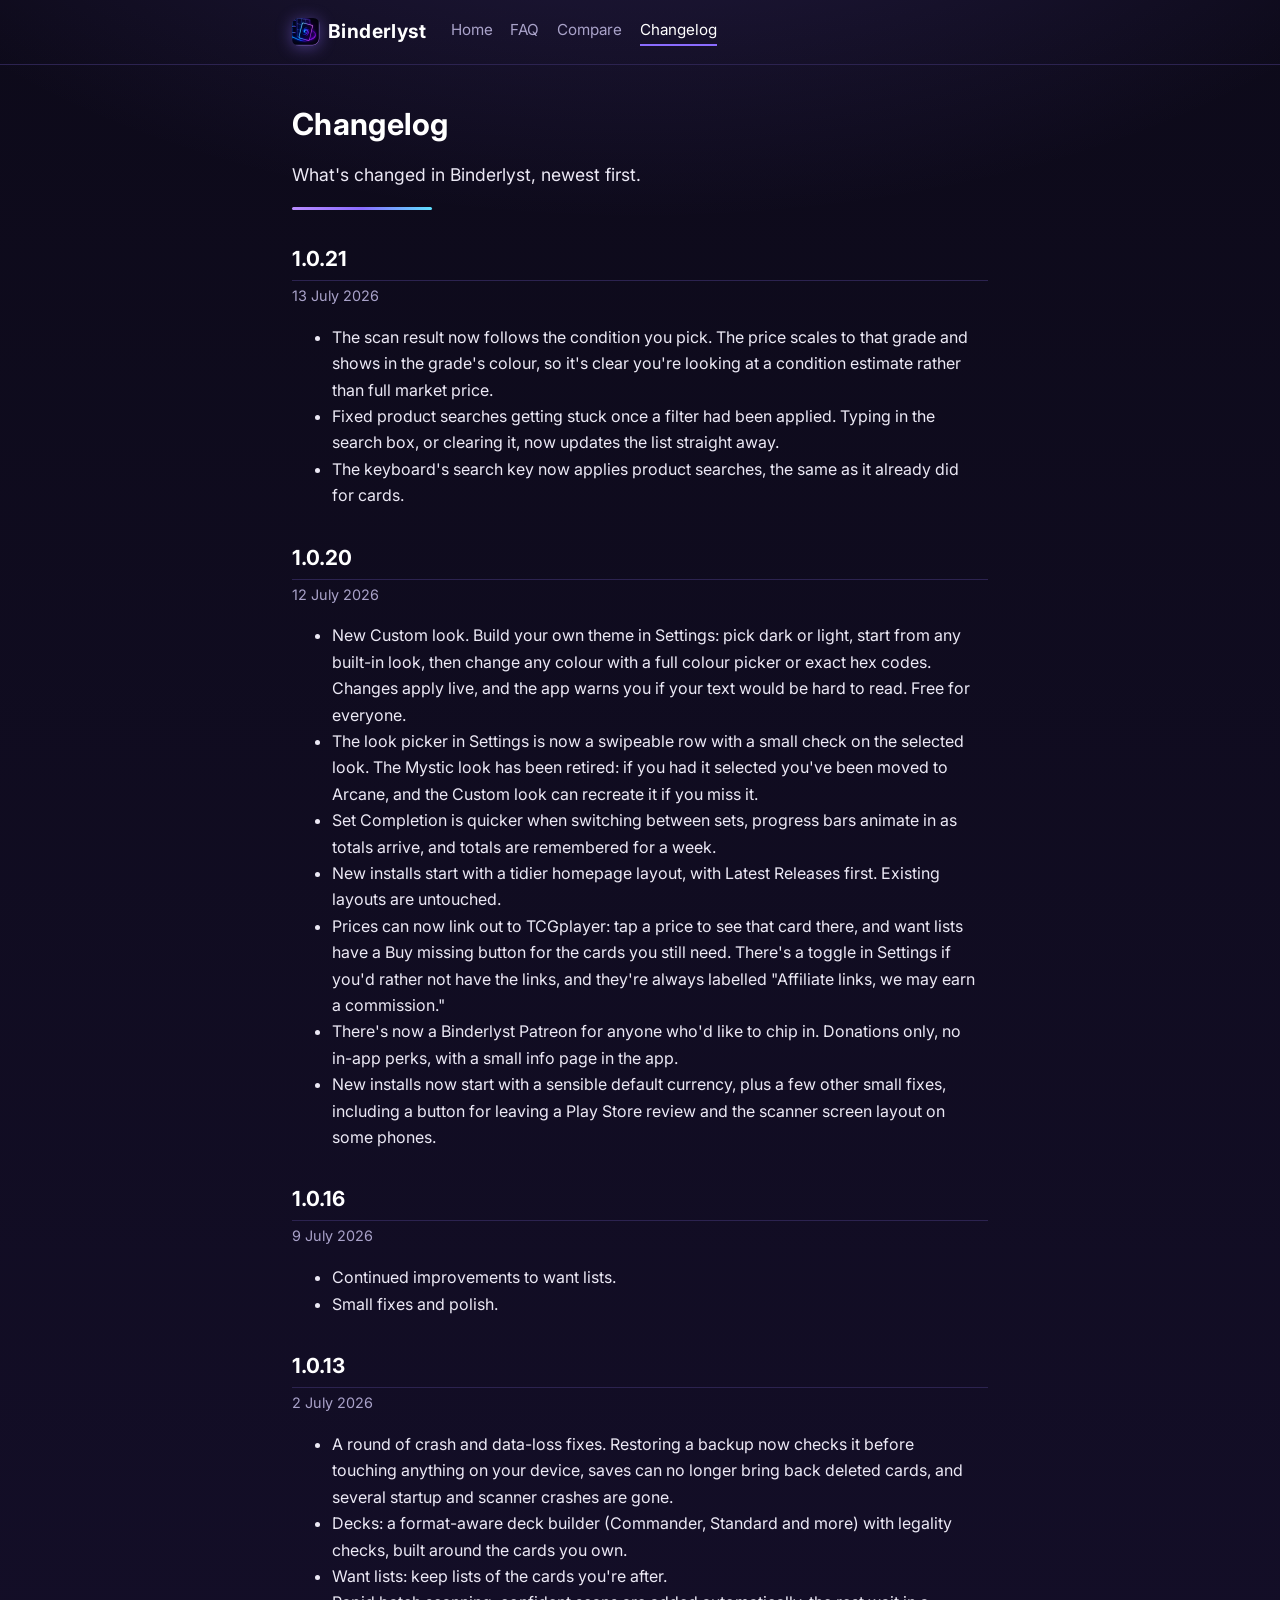
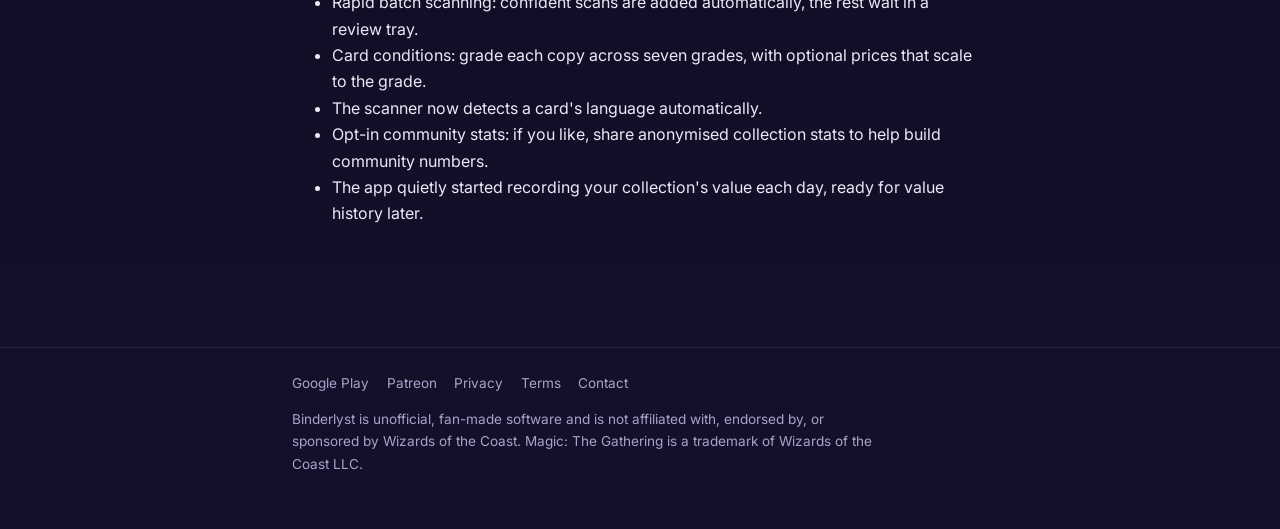
==== changelog.html @ ca265e7c "Binderlyst site: home, FAQ, comparison, changelog Co-Authored-By: Claude Fable 5 <noreply@anthropic." ====
<!DOCTYPE html>
<html lang="en-GB">
<head>
<meta charset="utf-8">
<meta name="viewport" content="width=device-width, initial-scale=1">
<title>Binderlyst changelog</title>
<meta name="description" content="Release notes for Binderlyst, the free MTG card scanner and collection tracker for Android.">
<link rel="canonical" href="https://binderlyst.github.io/changelog.html">
<link rel="stylesheet" href="style.css">
<link rel="icon" type="image/png" href="app_icon.png">
<link rel="preconnect" href="https://fonts.googleapis.com">
<link rel="preconnect" href="https://fonts.gstatic.com" crossorigin>
<link href="https://fonts.googleapis.com/css2?family=Inter:wght@400;500;600;700&display=swap" rel="stylesheet">
</head>
<body>

<header class="site">
  <div class="inner">
    <a class="wordmark" href="./"><img src="app_icon.png" alt="">Binderlyst</a>
    <nav class="site">
      <a href="./">Home</a>
      <a href="faq.html">FAQ</a>
      <a href="compare.html">Compare</a>
      <a href="changelog.html" aria-current="page">Changelog</a>
    </nav>
  </div>
</header>

<main>
  <h1>Changelog</h1>
  <p class="lede">What's changed in Binderlyst, newest first.</p>
  <div class="rule"></div>

  <section class="release">
    <h2>1.0.21</h2>
    <p class="date">13 July 2026</p>
    <ul>
      <li>The scan result now follows the condition you pick. The price scales to that grade and shows in the grade's colour, so it's clear you're looking at a condition estimate rather than full market price.</li>
      <li>Fixed product searches getting stuck once a filter had been applied. Typing in the search box, or clearing it, now updates the list straight away.</li>
      <li>The keyboard's search key now applies product searches, the same as it already did for cards.</li>
    </ul>
  </section>

  <section class="release">
    <h2>1.0.20</h2>
    <p class="date">12 July 2026</p>
    <ul>
      <li>New Custom look. Build your own theme in Settings: pick dark or light, start from any built-in look, then change any colour with a full colour picker or exact hex codes. Changes apply live, and the app warns you if your text would be hard to read. Free for everyone.</li>
      <li>The look picker in Settings is now a swipeable row with a small check on the selected look. The Mystic look has been retired: if you had it selected you've been moved to Arcane, and the Custom look can recreate it if you miss it.</li>
      <li>Set Completion is quicker when switching between sets, progress bars animate in as totals arrive, and totals are remembered for a week.</li>
      <li>New installs start with a tidier homepage layout, with Latest Releases first. Existing layouts are untouched.</li>
      <li>Prices can now link out to TCGplayer: tap a price to see that card there, and want lists have a Buy missing button for the cards you still need. There's a toggle in Settings if you'd rather not have the links, and they're always labelled "Affiliate links, we may earn a commission."</li>
      <li>There's now a Binderlyst Patreon for anyone who'd like to chip in. Donations only, no in-app perks, with a small info page in the app.</li>
      <li>New installs now start with a sensible default currency, plus a few other small fixes, including a button for leaving a Play Store review and the scanner screen layout on some phones.</li>
    </ul>
  </section>

  <section class="release">
    <h2>1.0.16</h2>
    <p class="date">9 July 2026</p>
    <ul>
      <li>Continued improvements to want lists.</li>
      <li>Small fixes and polish.</li>
    </ul>
  </section>

  <section class="release">
    <h2>1.0.13</h2>
    <p class="date">2 July 2026</p>
    <ul>
      <li>A round of crash and data-loss fixes. Restoring a backup now checks it before touching anything on your device, saves can no longer bring back deleted cards, and several startup and scanner crashes are gone.</li>
      <li>Decks: a format-aware deck builder (Commander, Standard and more) with legality checks, built around the cards you own.</li>
      <li>Want lists: keep lists of the cards you're after.</li>
      <li>Rapid batch scanning: confident scans are added automatically, the rest wait in a review tray.</li>
      <li>Card conditions: grade each copy across seven grades, with optional prices that scale to the grade.</li>
      <li>The scanner now detects a card's language automatically.</li>
      <li>Opt-in community stats: if you like, share anonymised collection stats to help build community numbers.</li>
      <li>The app quietly started recording your collection's value each day, ready for value history later.</li>
    </ul>
  </section>
</main>

<footer class="site">
  <div class="inner">
    <nav>
      <a href="https://play.google.com/store/apps/details?id=com.binderlyst.app">Google Play</a>
      <a href="https://www.patreon.com/Binderlyst">Patreon</a>
      <a href="https://binderlyst.github.io/Binderlyst-Privacy/">Privacy</a>
      <a href="https://binderlyst.github.io/Binderlyst-Terms/">Terms</a>
      <a href="mailto:binderlyst@gmail.com">Contact</a>
    </nav>
    <p>Binderlyst is unofficial, fan-made software and is not affiliated with, endorsed by, or sponsored by Wizards of the Coast. Magic: The Gathering is a trademark of Wizards of the Coast LLC.</p>
  </div>
</footer>

</body>
</html>
---- style.css ----
/* Binderlyst site: dark purple identity mirroring the Privacy/Terms pages. No JS, content-first. */

:root {
  --bg: #0d0a1a;
  --bg2: #150f2b;
  --surface: #1a1330;
  --border: #2c2350;
  --text: #ece9f5;
  --muted: #a9a2c9;
  --accent: #8b6cff;
  --accent2: #b98cff;
  --cyan: #5ee0ff;
}

* { box-sizing: border-box; }

html {
  -webkit-text-size-adjust: 100%;
  background: var(--bg);
}

body {
  margin: 0;
  color: var(--text);
  font-family: 'Inter', system-ui, -apple-system, "Segoe UI", Roboto, sans-serif;
  font-size: 16px;
  line-height: 1.65;
  min-height: 100vh;
  background:
    radial-gradient(1200px 600px at 50% -200px, rgba(139, 108, 255, .18), transparent 70%),
    linear-gradient(180deg, var(--bg), var(--bg2)) no-repeat;
}

/* ---- header / nav ---- */

header.site {
  border-bottom: 1px solid var(--border);
}

header.site .inner {
  max-width: 46rem;
  margin: 0 auto;
  padding: 1rem 1.25rem;
  display: flex;
  flex-wrap: wrap;
  align-items: center;
  gap: 0.75rem 1.5rem;
}

.wordmark {
  display: inline-flex;
  align-items: center;
  gap: 0.5rem;
  font-weight: 700;
  font-size: 1.2rem;
  color: #fff;
  text-decoration: none;
  letter-spacing: 0.02em;
}

.wordmark img {
  width: 28px;
  height: 28px;
  border-radius: 7px;
  filter: drop-shadow(0 2px 8px rgba(139, 108, 255, .45));
}

.wordmark:hover { color: var(--accent2); }

nav.site {
  display: flex;
  gap: 1.1rem;
  flex-wrap: wrap;
}

nav.site a {
  color: var(--muted);
  text-decoration: none;
  font-size: 0.95rem;
}

nav.site a[aria-current="page"] {
  color: #fff;
  border-bottom: 2px solid var(--accent);
  padding-bottom: 2px;
}

nav.site a:hover { color: #fff; }

/* ---- main column ---- */

main {
  max-width: 46rem;
  margin: 0 auto;
  padding: 2rem 1.25rem 3.5rem;
}

main.wide { max-width: 64rem; }

h1, h2, h3 {
  font-weight: 700;
  line-height: 1.25;
  text-wrap: balance;
  color: #fff;
}

h1 { font-size: 1.9rem; margin: 0.5rem 0 0.75rem; letter-spacing: 0.01em; }
h2 { font-size: 1.3rem; margin: 2.25rem 0 0.5rem; padding-bottom: 0.5rem; border-bottom: 1px solid var(--border); }
h3 { font-size: 1.05rem; margin: 1.75rem 0 0.35rem; }

.rule {
  height: 3px;
  width: 140px;
  border-radius: 3px;
  margin: 0.9rem 0 1.6rem;
  background: linear-gradient(90deg, var(--accent2), var(--accent), var(--cyan));
}

p, li { max-width: 65ch; }

strong { color: #fff; font-weight: 600; }

a { color: var(--accent2); text-decoration: none; }
a:hover { text-decoration: underline; }
a:focus-visible, .wordmark:focus-visible, nav.site a:focus-visible {
  outline: 2px solid var(--accent);
  outline-offset: 2px;
  border-radius: 2px;
}

.eyebrow {
  text-transform: uppercase;
  letter-spacing: 0.08em;
  font-size: 0.78rem;
  color: var(--muted);
  margin: 2.5rem 0 0.25rem;
}

.lede {
  font-size: 1.1rem;
  color: var(--text);
}

.muted { color: var(--muted); }

.note {
  background: var(--surface);
  border: 1px solid var(--border);
  border-radius: 8px;
  padding: 0.75rem 1rem;
  font-size: 0.95rem;
}

hr {
  border: 0;
  border-top: 1px solid var(--border);
  margin: 2.5rem 0;
}

/* ---- buttons / store links ---- */

.actions {
  display: flex;
  gap: 0.75rem;
  flex-wrap: wrap;
  margin: 1.5rem 0;
}

.btn {
  display: inline-block;
  padding: 0.55rem 1.1rem;
  border-radius: 8px;
  text-decoration: none;
  font-weight: 600;
  font-size: 0.95rem;
  background: linear-gradient(90deg, var(--accent), var(--accent2));
  color: #0d0a1a;
  border: 0;
}

.btn:hover { filter: brightness(1.08); text-decoration: none; }

.btn.quiet {
  background: transparent;
  color: var(--accent2);
  border: 1px solid var(--border);
}

.btn.quiet:hover { border-color: var(--accent); filter: none; }

/* ---- feature grid (home) ---- */

.features {
  display: grid;
  grid-template-columns: repeat(auto-fit, minmax(17rem, 1fr));
  gap: 1rem;
  margin: 1.5rem 0;
  padding: 0;
  list-style: none;
}

.features li {
  background: var(--surface);
  border: 1px solid var(--border);
  border-radius: 10px;
  padding: 1rem 1.1rem;
  max-width: none;
}

.features h3 { margin: 0 0 0.3rem; font-size: 1rem; }
.features p { margin: 0; font-size: 0.95rem; color: var(--muted); }

/* ---- tables (compare) ---- */

.table-wrap {
  overflow-x: auto;
  border: 1px solid var(--border);
  border-radius: 10px;
  margin: 1.5rem 0;
  background: var(--bg2);
}

table {
  border-collapse: collapse;
  width: 100%;
  font-size: 0.93rem;
  font-variant-numeric: tabular-nums;
}

th, td {
  text-align: left;
  vertical-align: top;
  padding: 0.6rem 0.85rem;
  border-bottom: 1px solid var(--border);
  min-width: 9.5rem;
}

th { font-weight: 700; background: var(--surface); color: #fff; }

tbody tr:last-child td { border-bottom: 0; }

td:first-child, th:first-child {
  font-weight: 600;
  position: sticky;
  left: 0;
  background: var(--bg2);
  color: #fff;
}

th:first-child { background: var(--surface); }

/* ---- FAQ ---- */

.faq h3 { margin-top: 1.9rem; }
.faq h3 + p { margin-top: 0.35rem; }

/* ---- changelog ---- */

.release { margin: 2rem 0; }
.release h2 { margin-bottom: 0.2rem; }
.release .date { color: var(--muted); font-size: 0.9rem; margin: 0 0 0.5rem; }

/* ---- footer ---- */

footer.site {
  border-top: 1px solid var(--border);
  margin-top: 2rem;
}

footer.site .inner {
  max-width: 46rem;
  margin: 0 auto;
  padding: 1.5rem 1.25rem 2.5rem;
  font-size: 0.85rem;
  color: var(--muted);
}

footer.site nav {
  display: flex;
  gap: 1.1rem;
  flex-wrap: wrap;
  margin-bottom: 0.75rem;
}

footer.site a { color: var(--muted); }
footer.site a:hover { color: var(--accent2); }

@media (prefers-reduced-motion: no-preference) {
  html { scroll-behavior: smooth; }
}
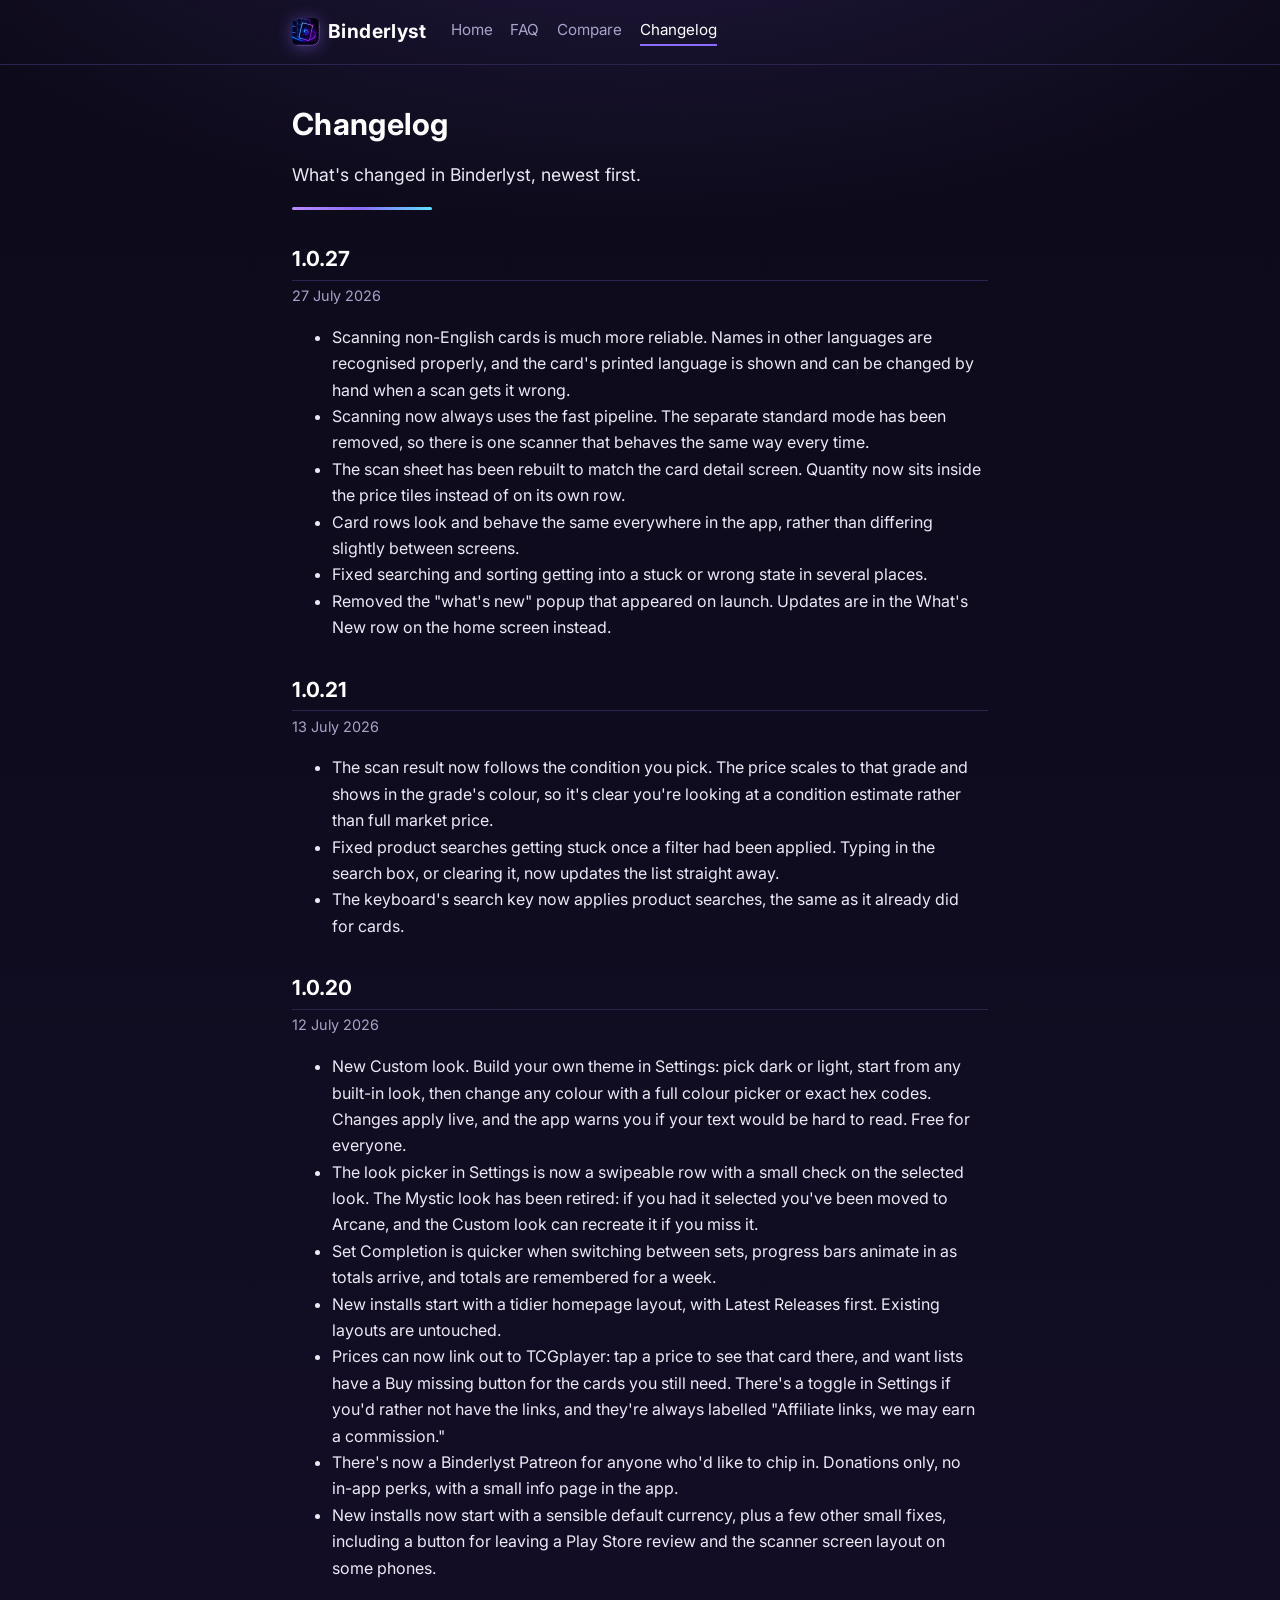
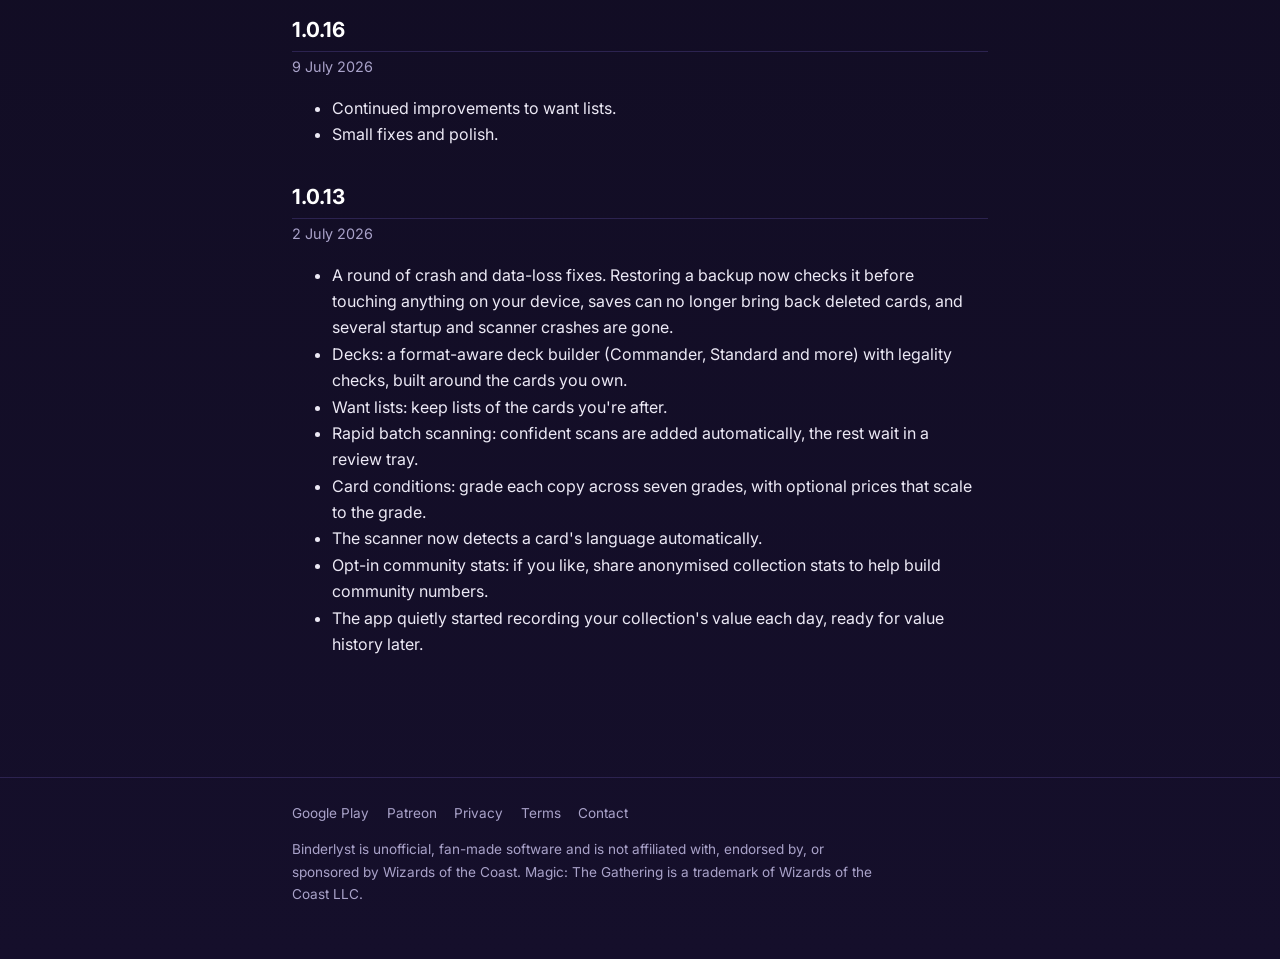
==== commit 4e900b43: "Add the 1.0.27 release to the changelog The changelog stopped at 1.0.21 while production is on 1.0.2" ====
--- a/changelog.html
+++ b/changelog.html
@@ -30,6 +30,19 @@
   <h1>Changelog</h1>
   <p class="lede">What's changed in Binderlyst, newest first.</p>
   <div class="rule"></div>
+
+  <section class="release">
+    <h2>1.0.27</h2>
+    <p class="date">27 July 2026</p>
+    <ul>
+      <li>Scanning non-English cards is much more reliable. Names in other languages are recognised properly, and the card's printed language is shown and can be changed by hand when a scan gets it wrong.</li>
+      <li>Scanning now always uses the fast pipeline. The separate standard mode has been removed, so there is one scanner that behaves the same way every time.</li>
+      <li>The scan sheet has been rebuilt to match the card detail screen. Quantity now sits inside the price tiles instead of on its own row.</li>
+      <li>Card rows look and behave the same everywhere in the app, rather than differing slightly between screens.</li>
+      <li>Fixed searching and sorting getting into a stuck or wrong state in several places.</li>
+      <li>Removed the "what's new" popup that appeared on launch. Updates are in the What's New row on the home screen instead.</li>
+    </ul>
+  </section>
 
   <section class="release">
     <h2>1.0.21</h2>
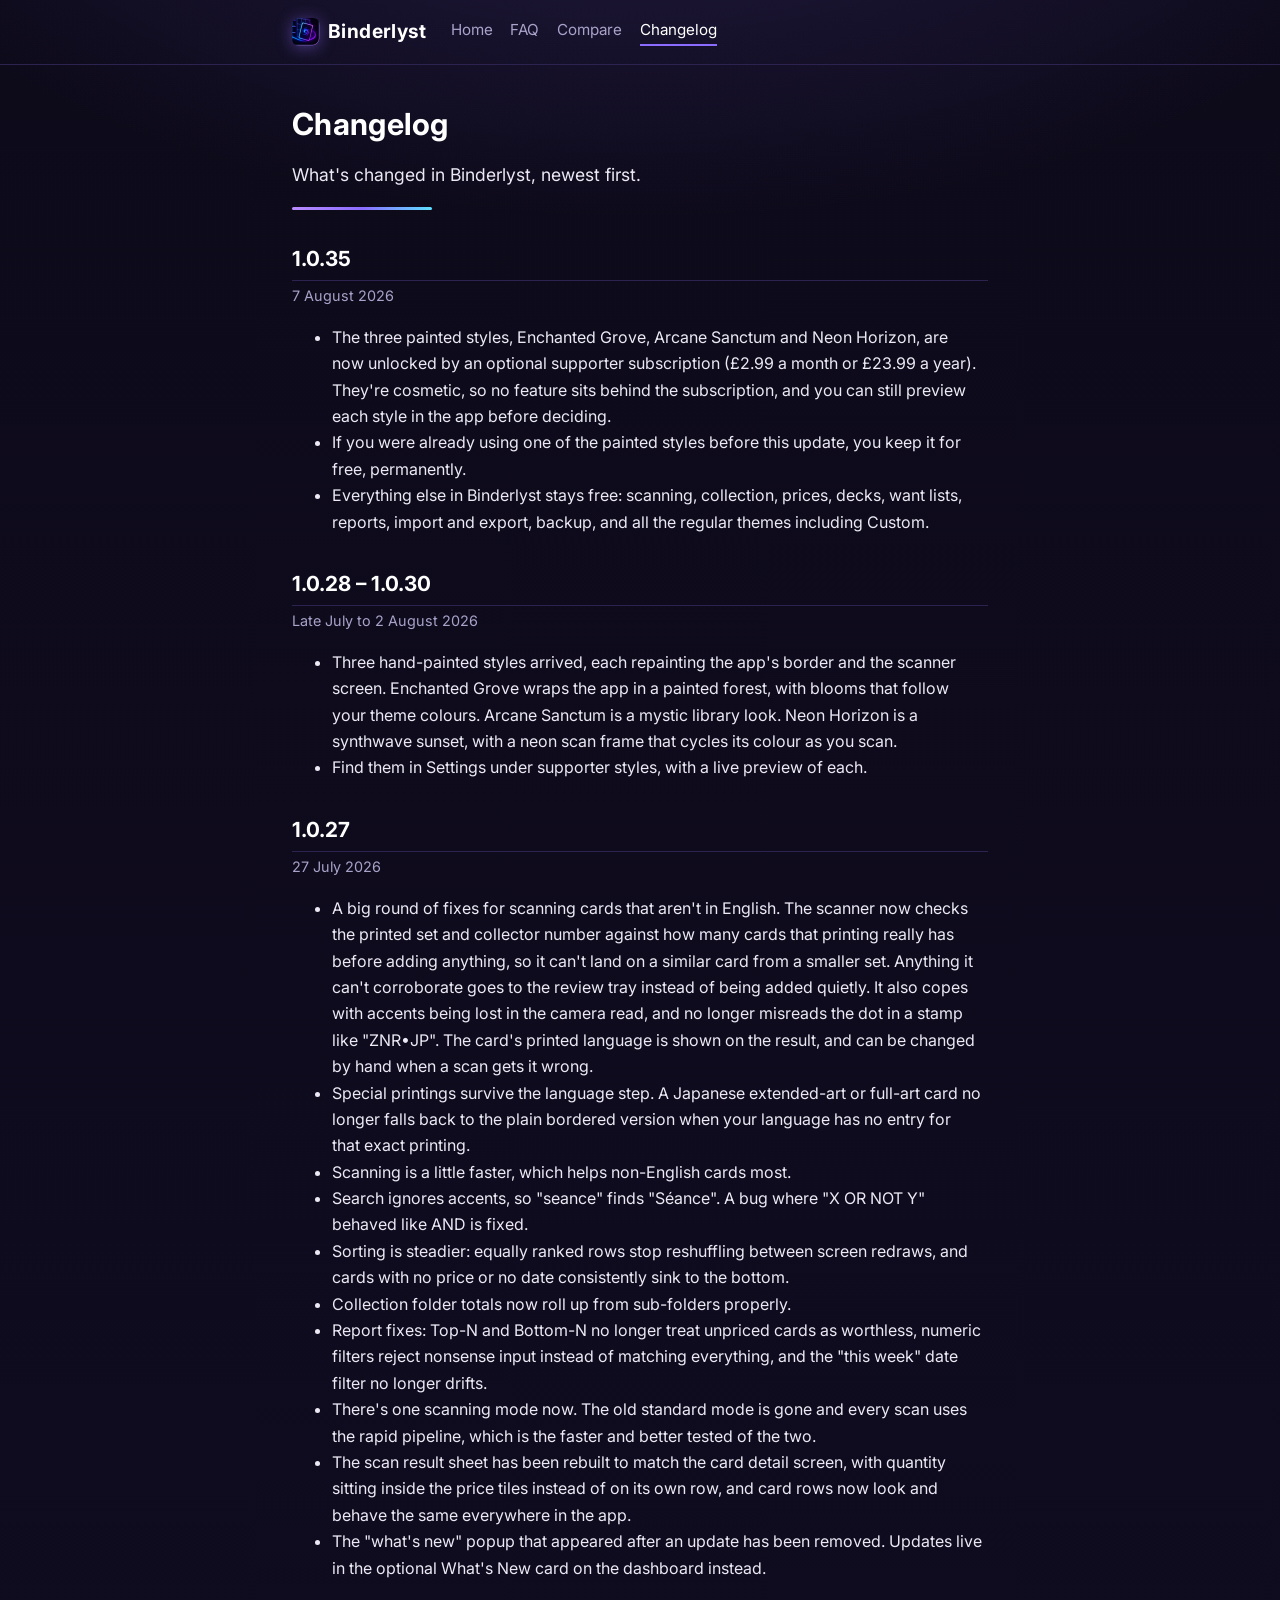
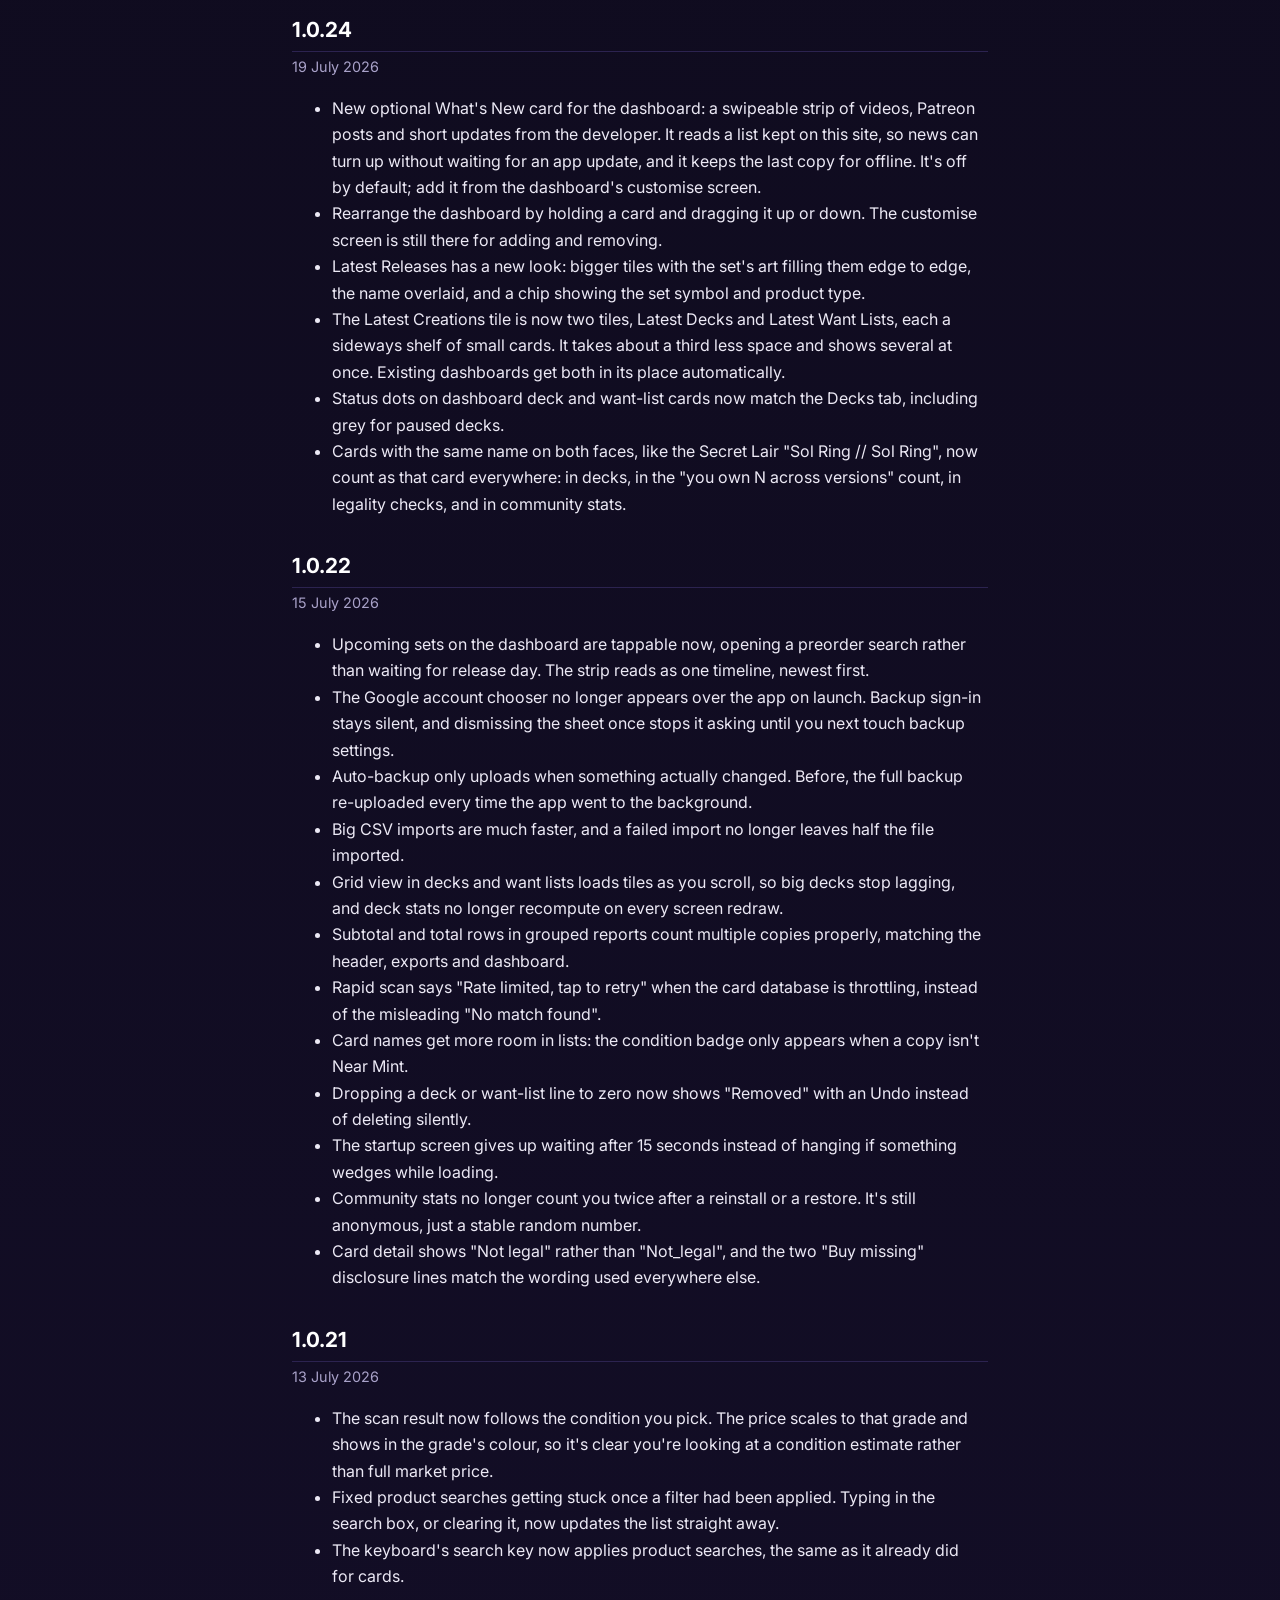
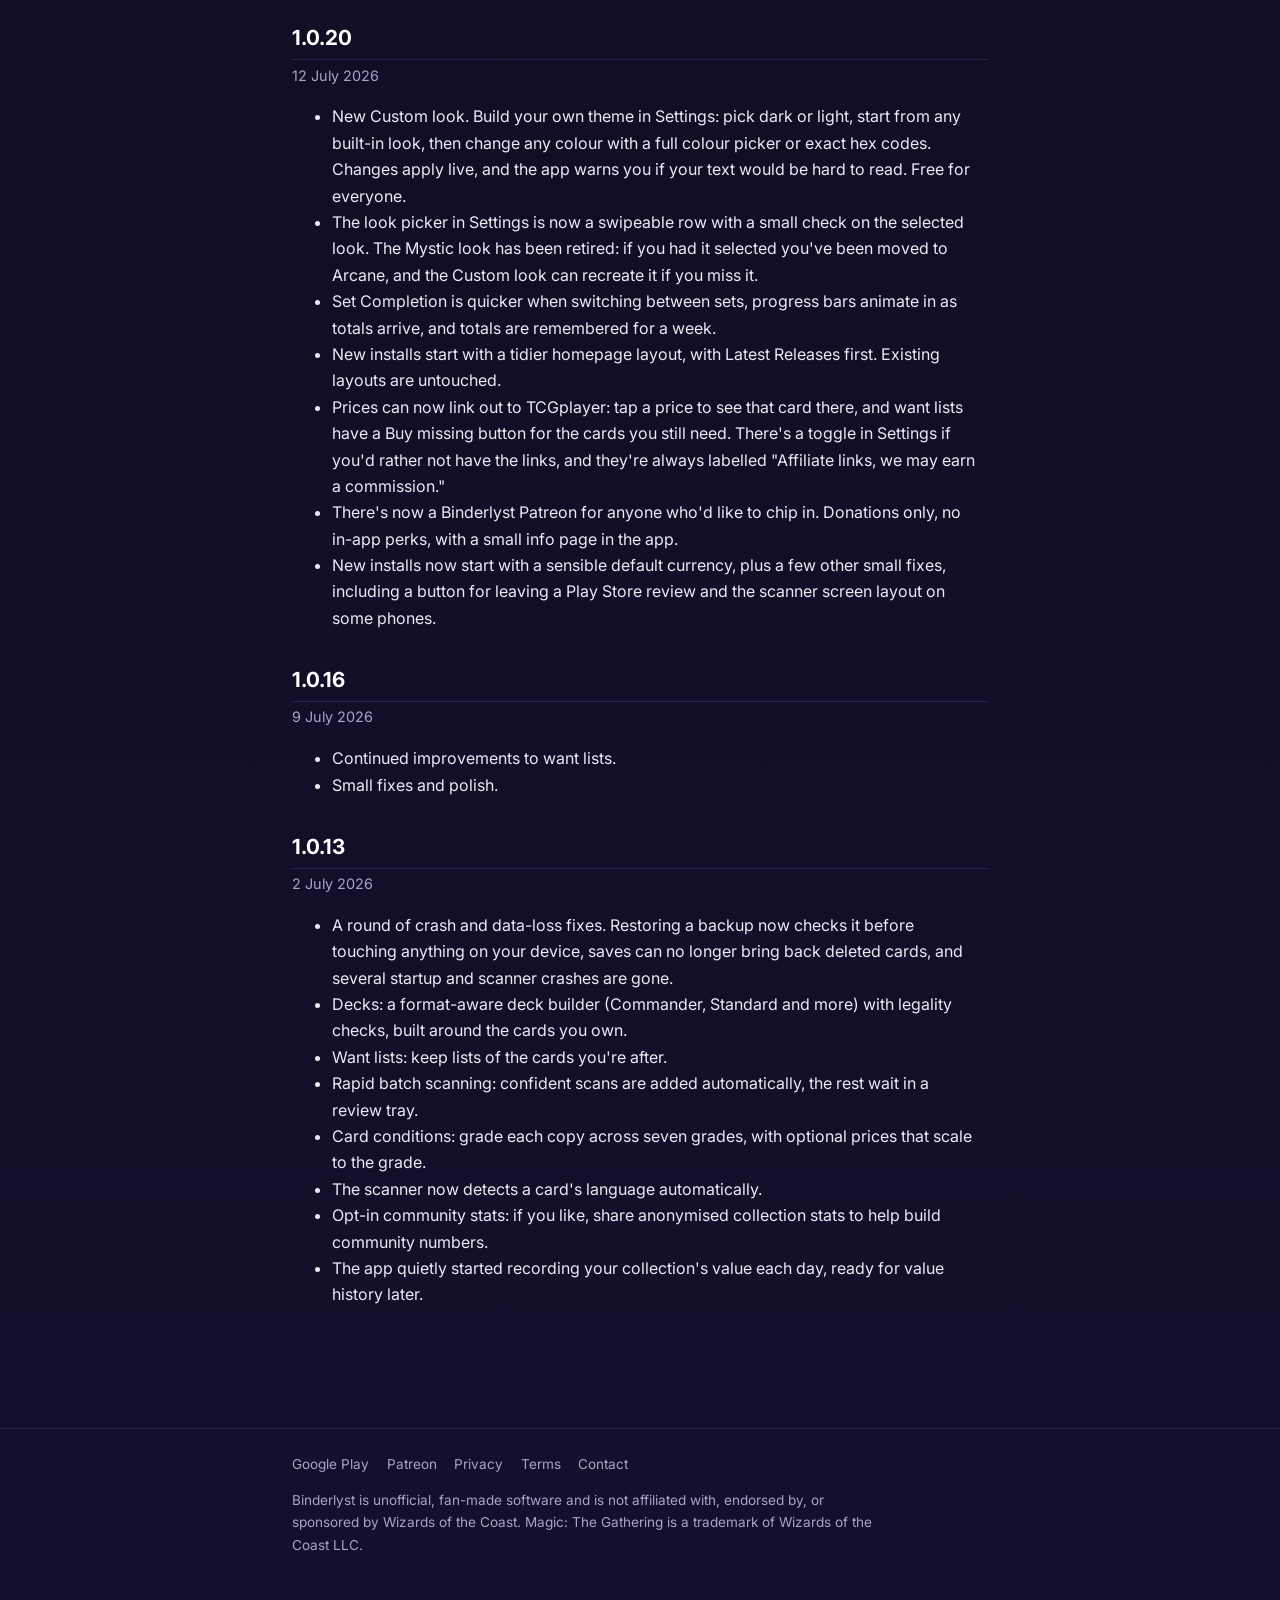
==== commit 3be0d5ea: "Catch the site up: supporter subscription, style releases, changelog to 1.0.35 Co-Authored-By: Claud" ====
--- a/changelog.html
+++ b/changelog.html
@@ -32,15 +32,70 @@
   <div class="rule"></div>
 
   <section class="release">
+    <h2>1.0.35</h2>
+    <p class="date">7 August 2026</p>
+    <ul>
+      <li>The three painted styles, Enchanted Grove, Arcane Sanctum and Neon Horizon, are now unlocked by an optional supporter subscription (&pound;2.99 a month or &pound;23.99 a year). They're cosmetic, so no feature sits behind the subscription, and you can still preview each style in the app before deciding.</li>
+      <li>If you were already using one of the painted styles before this update, you keep it for free, permanently.</li>
+      <li>Everything else in Binderlyst stays free: scanning, collection, prices, decks, want lists, reports, import and export, backup, and all the regular themes including Custom.</li>
+    </ul>
+  </section>
+
+  <section class="release">
+    <h2>1.0.28 &ndash; 1.0.30</h2>
+    <p class="date">Late July to 2 August 2026</p>
+    <ul>
+      <li>Three hand-painted styles arrived, each repainting the app's border and the scanner screen. Enchanted Grove wraps the app in a painted forest, with blooms that follow your theme colours. Arcane Sanctum is a mystic library look. Neon Horizon is a synthwave sunset, with a neon scan frame that cycles its colour as you scan.</li>
+      <li>Find them in Settings under supporter styles, with a live preview of each.</li>
+    </ul>
+  </section>
+
+  <section class="release">
     <h2>1.0.27</h2>
     <p class="date">27 July 2026</p>
     <ul>
-      <li>Scanning non-English cards is much more reliable. Names in other languages are recognised properly, and the card's printed language is shown and can be changed by hand when a scan gets it wrong.</li>
-      <li>Scanning now always uses the fast pipeline. The separate standard mode has been removed, so there is one scanner that behaves the same way every time.</li>
-      <li>The scan sheet has been rebuilt to match the card detail screen. Quantity now sits inside the price tiles instead of on its own row.</li>
-      <li>Card rows look and behave the same everywhere in the app, rather than differing slightly between screens.</li>
-      <li>Fixed searching and sorting getting into a stuck or wrong state in several places.</li>
-      <li>Removed the "what's new" popup that appeared on launch. Updates are in the What's New row on the home screen instead.</li>
+      <li>A big round of fixes for scanning cards that aren't in English. The scanner now checks the printed set and collector number against how many cards that printing really has before adding anything, so it can't land on a similar card from a smaller set. Anything it can't corroborate goes to the review tray instead of being added quietly. It also copes with accents being lost in the camera read, and no longer misreads the dot in a stamp like "ZNR&bull;JP". The card's printed language is shown on the result, and can be changed by hand when a scan gets it wrong.</li>
+      <li>Special printings survive the language step. A Japanese extended-art or full-art card no longer falls back to the plain bordered version when your language has no entry for that exact printing.</li>
+      <li>Scanning is a little faster, which helps non-English cards most.</li>
+      <li>Search ignores accents, so "seance" finds "S&eacute;ance". A bug where "X OR NOT Y" behaved like AND is fixed.</li>
+      <li>Sorting is steadier: equally ranked rows stop reshuffling between screen redraws, and cards with no price or no date consistently sink to the bottom.</li>
+      <li>Collection folder totals now roll up from sub-folders properly.</li>
+      <li>Report fixes: Top-N and Bottom-N no longer treat unpriced cards as worthless, numeric filters reject nonsense input instead of matching everything, and the "this week" date filter no longer drifts.</li>
+      <li>There's one scanning mode now. The old standard mode is gone and every scan uses the rapid pipeline, which is the faster and better tested of the two.</li>
+      <li>The scan result sheet has been rebuilt to match the card detail screen, with quantity sitting inside the price tiles instead of on its own row, and card rows now look and behave the same everywhere in the app.</li>
+      <li>The "what's new" popup that appeared after an update has been removed. Updates live in the optional What's New card on the dashboard instead.</li>
+    </ul>
+  </section>
+
+  <section class="release">
+    <h2>1.0.24</h2>
+    <p class="date">19 July 2026</p>
+    <ul>
+      <li>New optional What's New card for the dashboard: a swipeable strip of videos, Patreon posts and short updates from the developer. It reads a list kept on this site, so news can turn up without waiting for an app update, and it keeps the last copy for offline. It's off by default; add it from the dashboard's customise screen.</li>
+      <li>Rearrange the dashboard by holding a card and dragging it up or down. The customise screen is still there for adding and removing.</li>
+      <li>Latest Releases has a new look: bigger tiles with the set's art filling them edge to edge, the name overlaid, and a chip showing the set symbol and product type.</li>
+      <li>The Latest Creations tile is now two tiles, Latest Decks and Latest Want Lists, each a sideways shelf of small cards. It takes about a third less space and shows several at once. Existing dashboards get both in its place automatically.</li>
+      <li>Status dots on dashboard deck and want-list cards now match the Decks tab, including grey for paused decks.</li>
+      <li>Cards with the same name on both faces, like the Secret Lair "Sol Ring // Sol Ring", now count as that card everywhere: in decks, in the "you own N across versions" count, in legality checks, and in community stats.</li>
+    </ul>
+  </section>
+
+  <section class="release">
+    <h2>1.0.22</h2>
+    <p class="date">15 July 2026</p>
+    <ul>
+      <li>Upcoming sets on the dashboard are tappable now, opening a preorder search rather than waiting for release day. The strip reads as one timeline, newest first.</li>
+      <li>The Google account chooser no longer appears over the app on launch. Backup sign-in stays silent, and dismissing the sheet once stops it asking until you next touch backup settings.</li>
+      <li>Auto-backup only uploads when something actually changed. Before, the full backup re-uploaded every time the app went to the background.</li>
+      <li>Big CSV imports are much faster, and a failed import no longer leaves half the file imported.</li>
+      <li>Grid view in decks and want lists loads tiles as you scroll, so big decks stop lagging, and deck stats no longer recompute on every screen redraw.</li>
+      <li>Subtotal and total rows in grouped reports count multiple copies properly, matching the header, exports and dashboard.</li>
+      <li>Rapid scan says "Rate limited, tap to retry" when the card database is throttling, instead of the misleading "No match found".</li>
+      <li>Card names get more room in lists: the condition badge only appears when a copy isn't Near Mint.</li>
+      <li>Dropping a deck or want-list line to zero now shows "Removed" with an Undo instead of deleting silently.</li>
+      <li>The startup screen gives up waiting after 15 seconds instead of hanging if something wedges while loading.</li>
+      <li>Community stats no longer count you twice after a reinstall or a restore. It's still anonymous, just a stable random number.</li>
+      <li>Card detail shows "Not legal" rather than "Not_legal", and the two "Buy missing" disclosure lines match the wording used everywhere else.</li>
     </ul>
   </section>
 
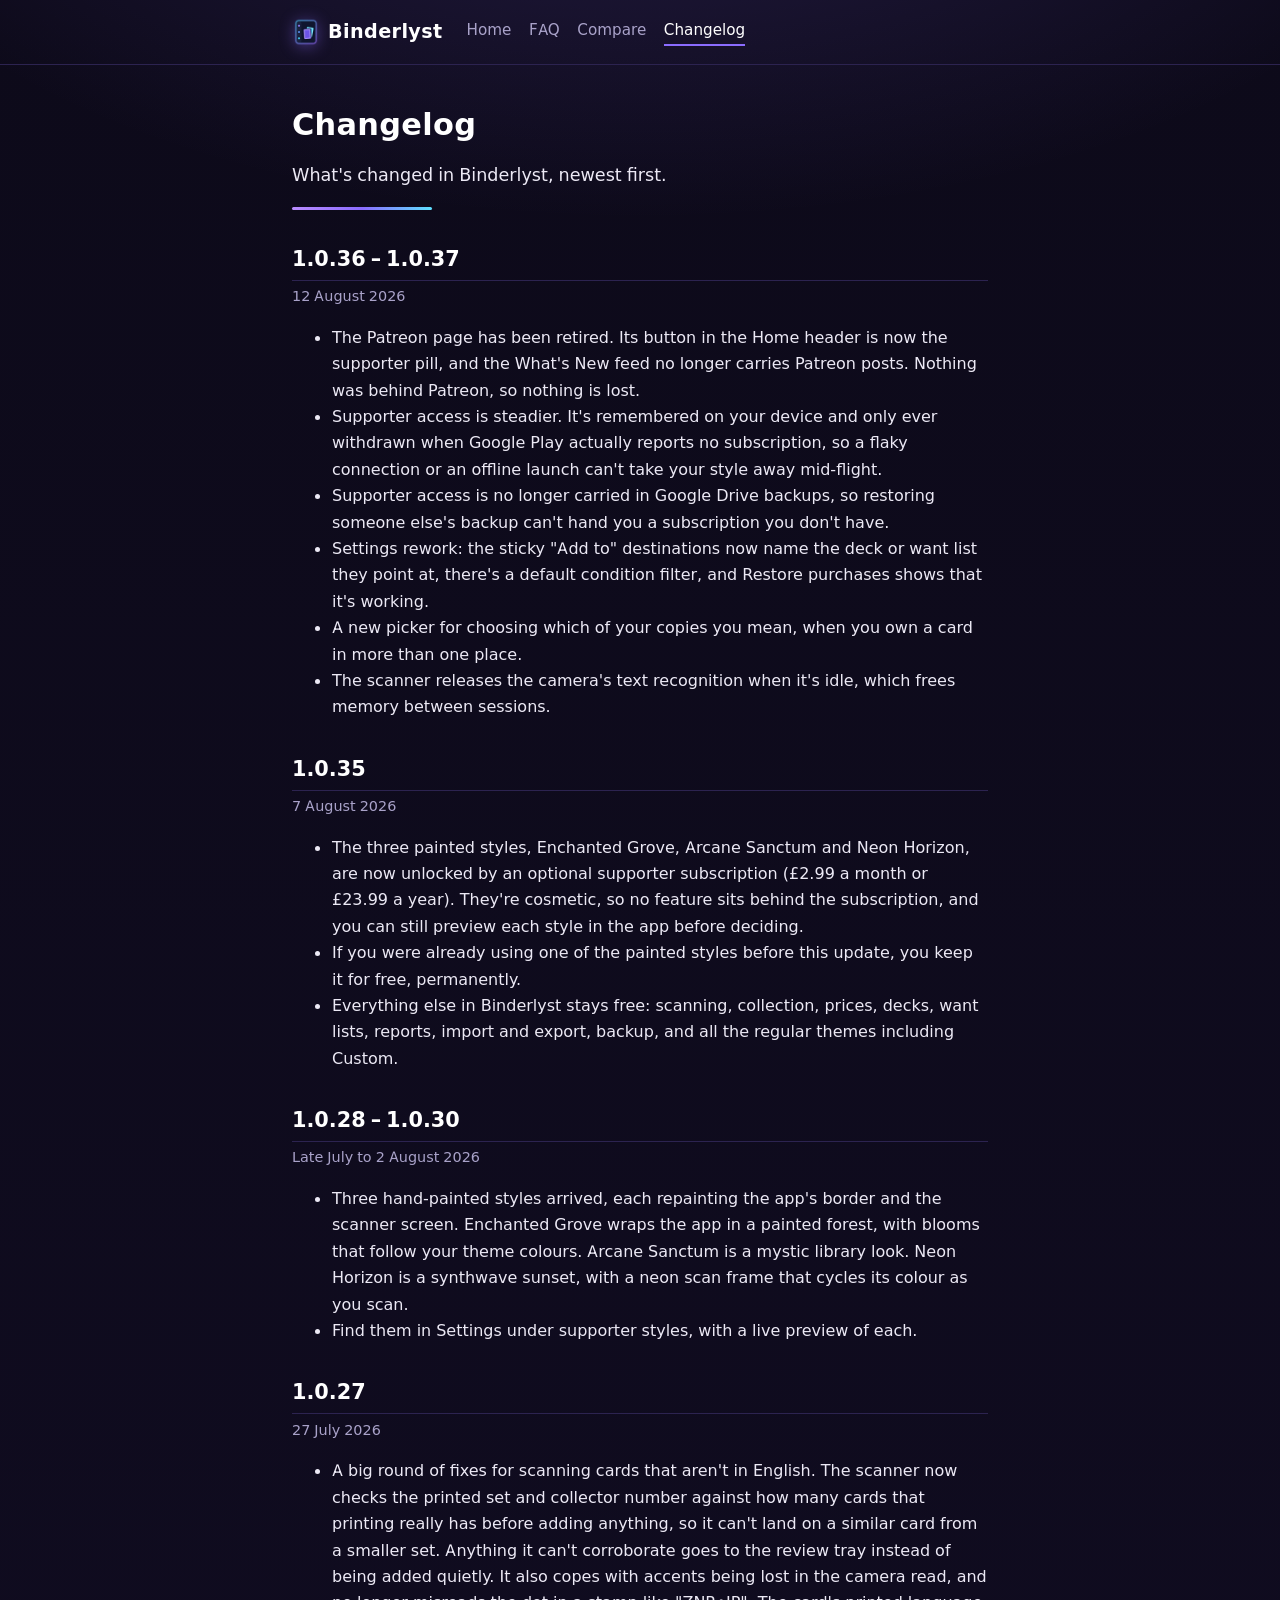
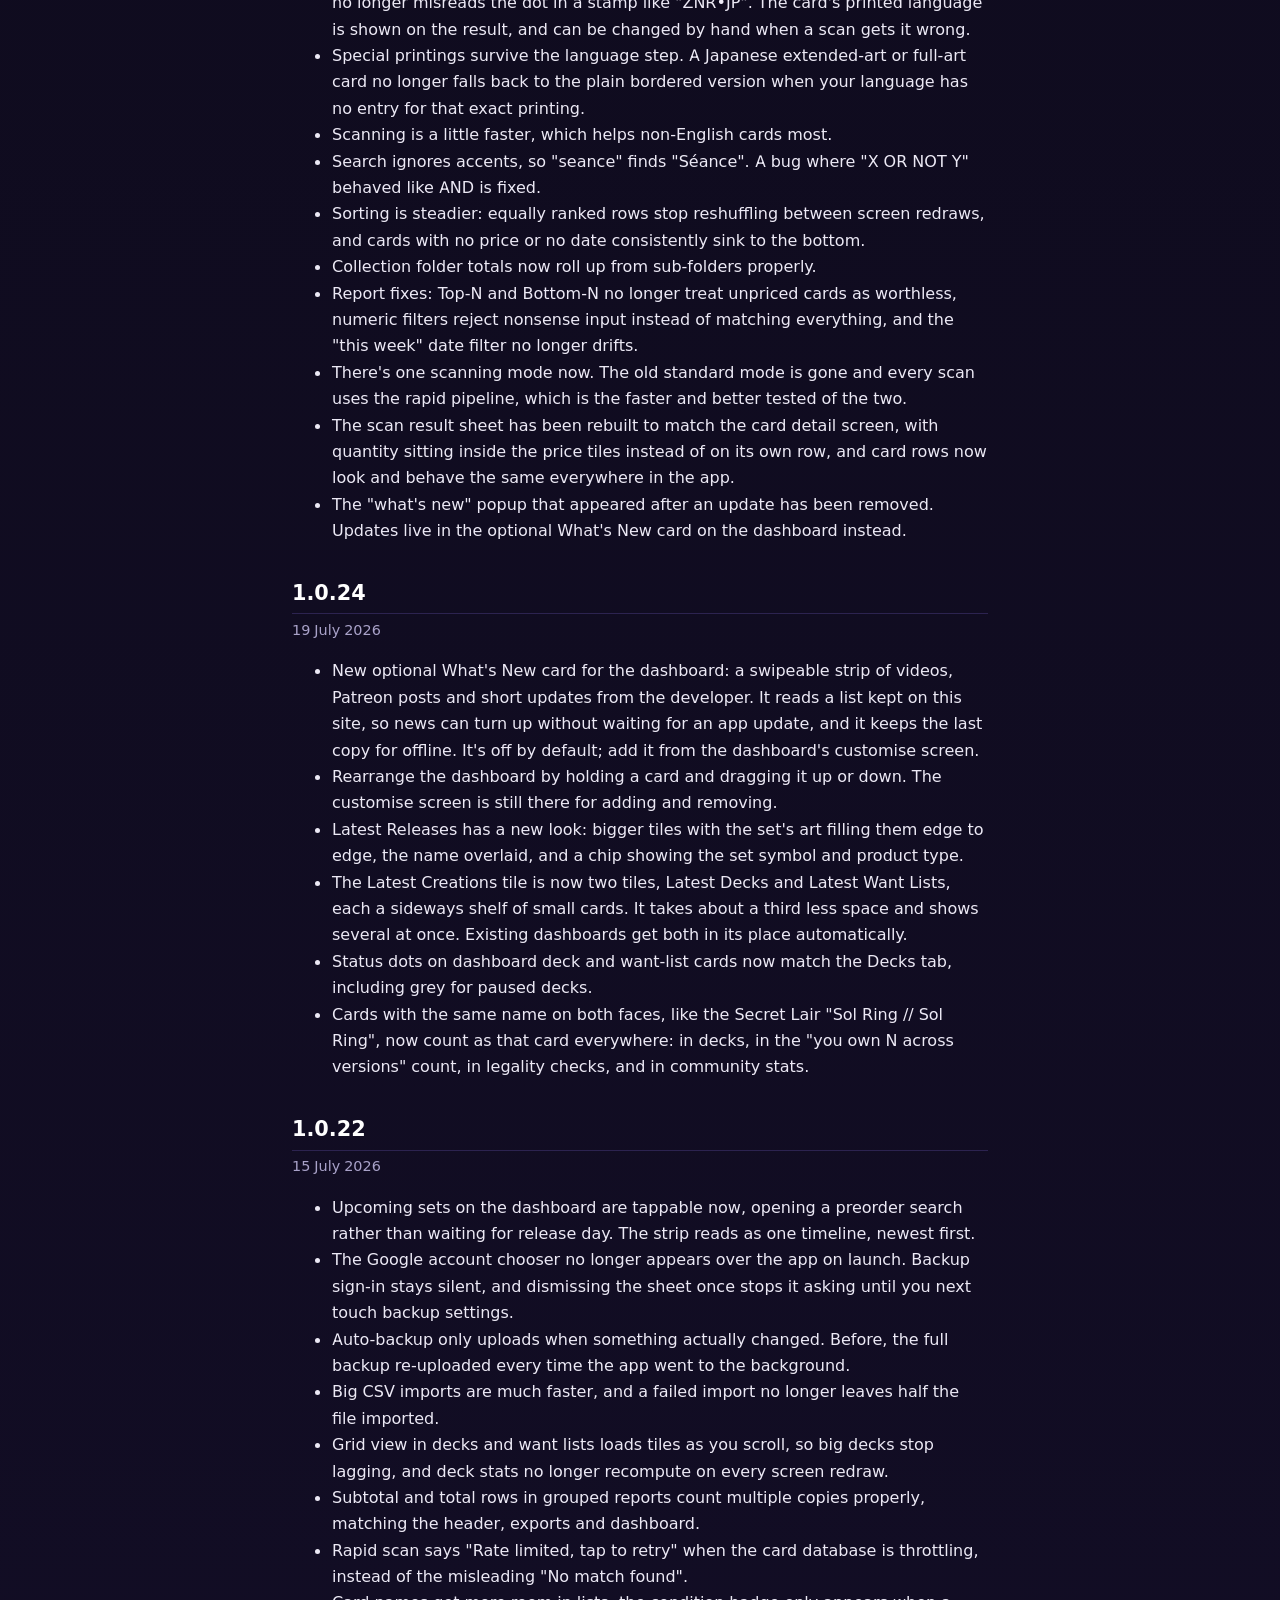
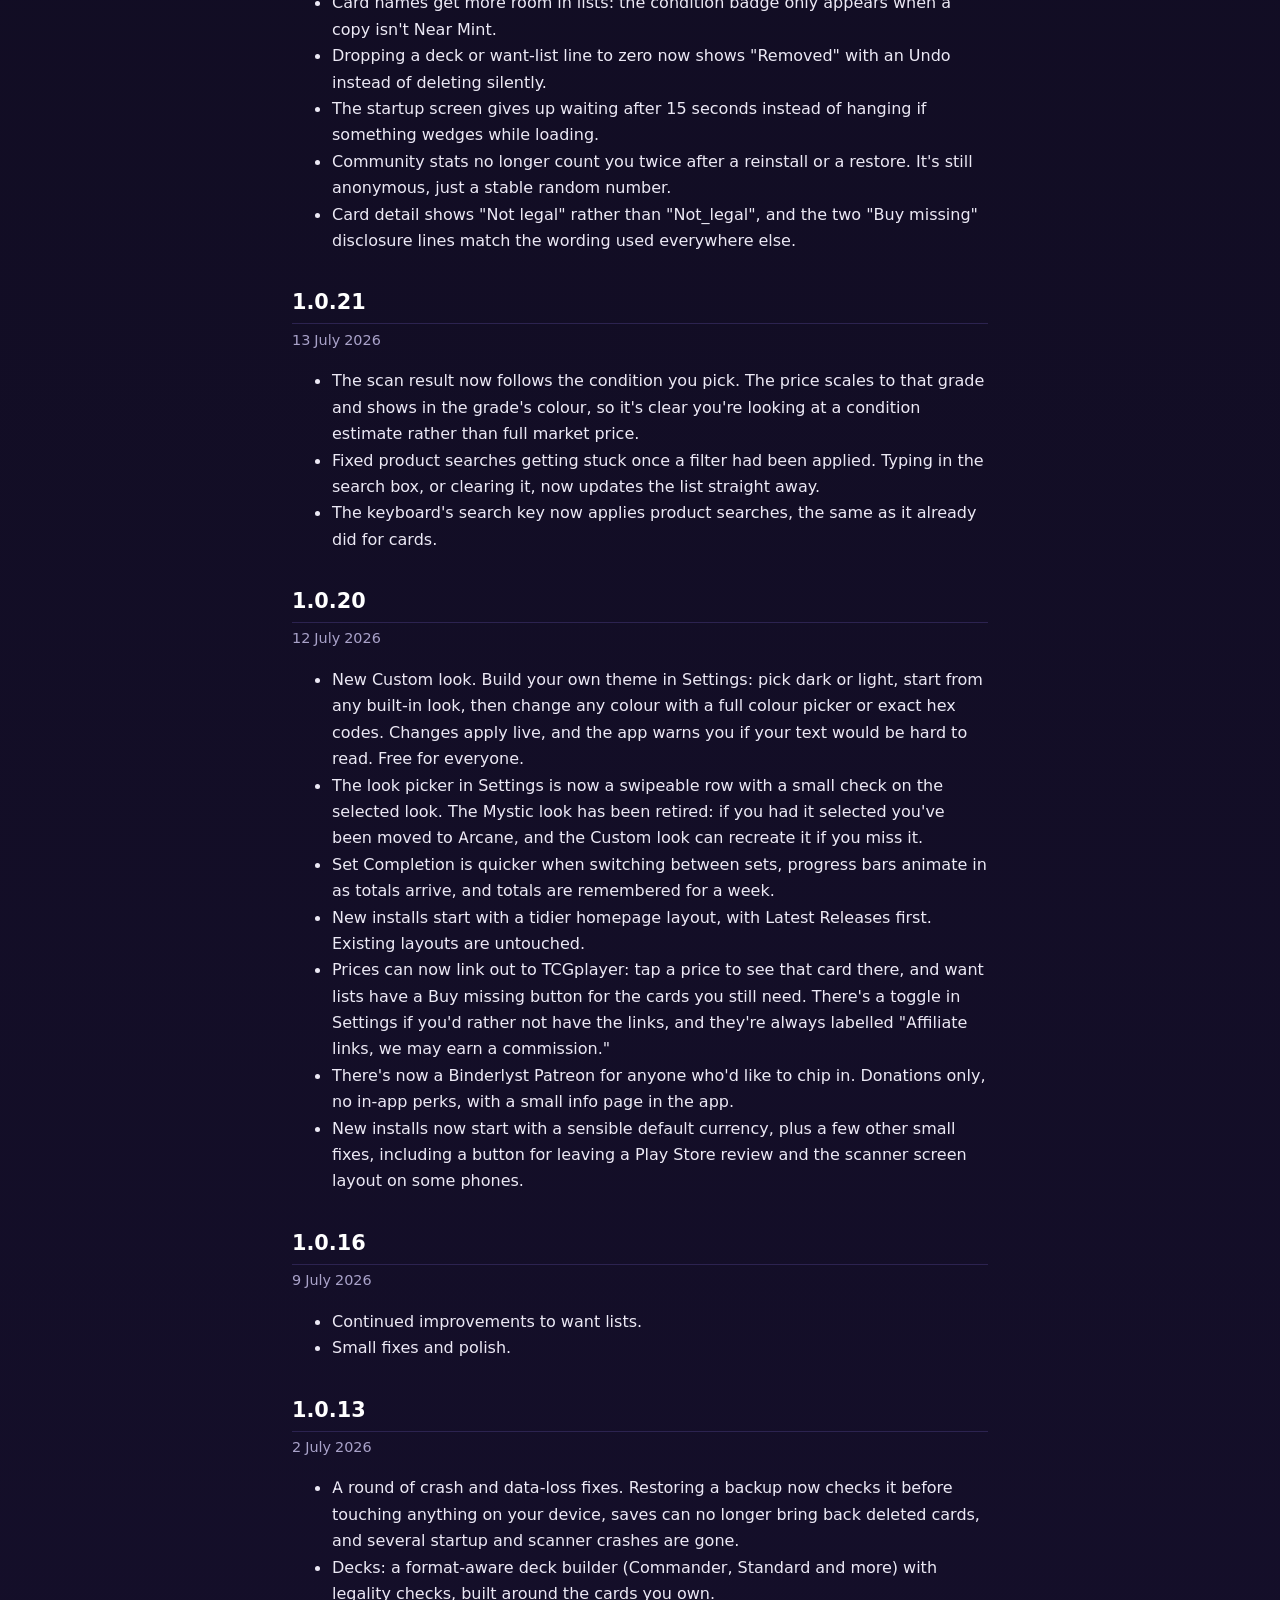
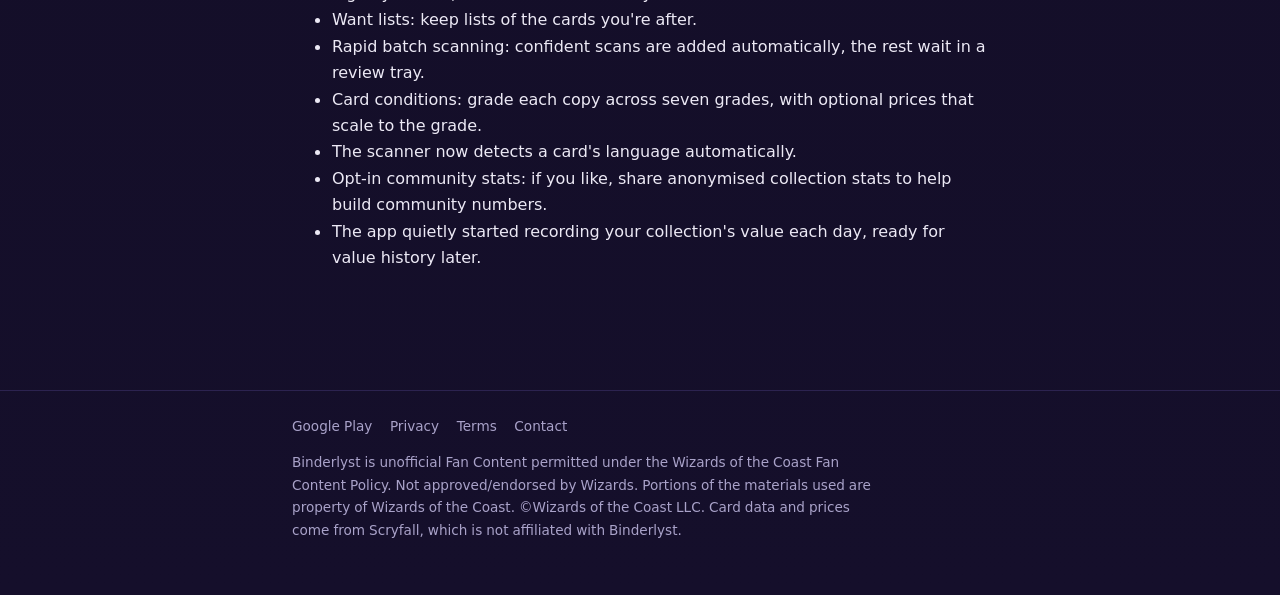
==== commit 97c500b2: "New icon, retire Patreon, and correct the ad, legal and comparison claims The icon on every page was" ====
--- a/changelog.html
+++ b/changelog.html
@@ -7,10 +7,21 @@
 <meta name="description" content="Release notes for Binderlyst, the free MTG card scanner and collection tracker for Android.">
 <link rel="canonical" href="https://binderlyst.github.io/changelog.html">
 <link rel="stylesheet" href="style.css">
+<meta name="theme-color" content="#0d0a1a">
 <link rel="icon" type="image/png" href="app_icon.png">
-<link rel="preconnect" href="https://fonts.googleapis.com">
-<link rel="preconnect" href="https://fonts.gstatic.com" crossorigin>
-<link href="https://fonts.googleapis.com/css2?family=Inter:wght@400;500;600;700&display=swap" rel="stylesheet">
+<link rel="apple-touch-icon" href="app_icon.png">
+<meta property="og:type" content="website">
+<meta property="og:site_name" content="Binderlyst">
+<meta property="og:title" content="Binderlyst changelog">
+<meta property="og:description" content="Release notes for Binderlyst, the free MTG card scanner and collection tracker for Android.">
+<meta property="og:url" content="https://binderlyst.github.io/changelog.html">
+<meta property="og:image" content="https://binderlyst.github.io/og-card.png">
+<meta property="og:image:width" content="1200">
+<meta property="og:image:height" content="630">
+<meta name="twitter:card" content="summary_large_image">
+<meta name="twitter:title" content="Binderlyst changelog">
+<meta name="twitter:description" content="Release notes for Binderlyst, the free MTG card scanner and collection tracker for Android.">
+<meta name="twitter:image" content="https://binderlyst.github.io/og-card.png">
 </head>
 <body>
 
@@ -30,6 +41,19 @@
   <h1>Changelog</h1>
   <p class="lede">What's changed in Binderlyst, newest first.</p>
   <div class="rule"></div>
+
+  <section class="release">
+    <h2>1.0.36 &ndash; 1.0.37</h2>
+    <p class="date">12 August 2026</p>
+    <ul>
+      <li>The Patreon page has been retired. Its button in the Home header is now the supporter pill, and the What's New feed no longer carries Patreon posts. Nothing was behind Patreon, so nothing is lost.</li>
+      <li>Supporter access is steadier. It's remembered on your device and only ever withdrawn when Google Play actually reports no subscription, so a flaky connection or an offline launch can't take your style away mid-flight.</li>
+      <li>Supporter access is no longer carried in Google Drive backups, so restoring someone else's backup can't hand you a subscription you don't have.</li>
+      <li>Settings rework: the sticky "Add to" destinations now name the deck or want list they point at, there's a default condition filter, and Restore purchases shows that it's working.</li>
+      <li>A new picker for choosing which of your copies you mean, when you own a card in more than one place.</li>
+      <li>The scanner releases the camera's text recognition when it's idle, which frees memory between sessions.</li>
+    </ul>
+  </section>
 
   <section class="release">
     <h2>1.0.35</h2>
@@ -152,12 +176,11 @@
   <div class="inner">
     <nav>
       <a href="https://play.google.com/store/apps/details?id=com.binderlyst.app">Google Play</a>
-      <a href="https://www.patreon.com/Binderlyst">Patreon</a>
       <a href="https://binderlyst.github.io/Binderlyst-Privacy/">Privacy</a>
       <a href="https://binderlyst.github.io/Binderlyst-Terms/">Terms</a>
       <a href="mailto:binderlyst@gmail.com">Contact</a>
     </nav>
-    <p>Binderlyst is unofficial, fan-made software and is not affiliated with, endorsed by, or sponsored by Wizards of the Coast. Magic: The Gathering is a trademark of Wizards of the Coast LLC.</p>
+    <p>Binderlyst is unofficial Fan Content permitted under the <a href="https://company.wizards.com/en/legal/fancontentpolicy">Wizards of the Coast Fan Content Policy</a>. Not approved/endorsed by Wizards. Portions of the materials used are property of Wizards of the Coast. &copy;Wizards of the Coast LLC. Card data and prices come from <a href="https://scryfall.com">Scryfall</a>, which is not affiliated with Binderlyst.</p>
   </div>
 </footer>
 
--- a/style.css
+++ b/style.css
@@ -1,4 +1,24 @@
 /* Binderlyst site: dark purple identity mirroring the Privacy/Terms pages. No JS, content-first. */
+
+/* Inter is self-hosted (SIL OFL 1.1, see fonts/LICENCE.txt). Loading it from
+   Google's CDN would hand every visitor's IP address to Google before they
+   consent to anything, which is exactly the transfer the GDPR rulings are about. */
+@font-face {
+  font-family: 'Inter';
+  font-style: normal;
+  font-weight: 100 900;
+  font-display: swap;
+  src: url('fonts/inter-latin-ext.woff2') format('woff2');
+  unicode-range: U+0100-02BA, U+02BD-02C5, U+02C7-02CC, U+02CE-02D7, U+02DD-02FF, U+0304, U+0308, U+0329, U+1D00-1DBF, U+1E00-1E9F, U+1EF2-1EFF, U+2020, U+20A0-20AB, U+20AD-20C0, U+2113, U+2C60-2C7F, U+A720-A7FF;
+}
+@font-face {
+  font-family: 'Inter';
+  font-style: normal;
+  font-weight: 100 900;
+  font-display: swap;
+  src: url('fonts/inter-latin.woff2') format('woff2');
+  unicode-range: U+0000-00FF, U+0131, U+0152-0153, U+02BB-02BC, U+02C6, U+02DA, U+02DC, U+0304, U+0308, U+0329, U+2000-206F, U+20AC, U+2122, U+2191, U+2193, U+2212, U+2215, U+FEFF, U+FFFD;
+}
 
 :root {
   --bg: #0d0a1a;
@@ -164,6 +184,21 @@
   gap: 0.75rem;
   flex-wrap: wrap;
   margin: 1.5rem 0;
+  align-items: center;
+}
+
+/* Google's badge must be shown unmodified, so no filters or recolouring here.
+   Their guidelines put the minimum web height at 40px; this renders at 52 so it
+   sits level with the button beside it without going under the minimum. */
+.badge {
+  display: inline-block;
+  line-height: 0;
+}
+
+.badge img {
+  height: 52px;
+  width: auto;
+  display: block;
 }
 
 .btn {
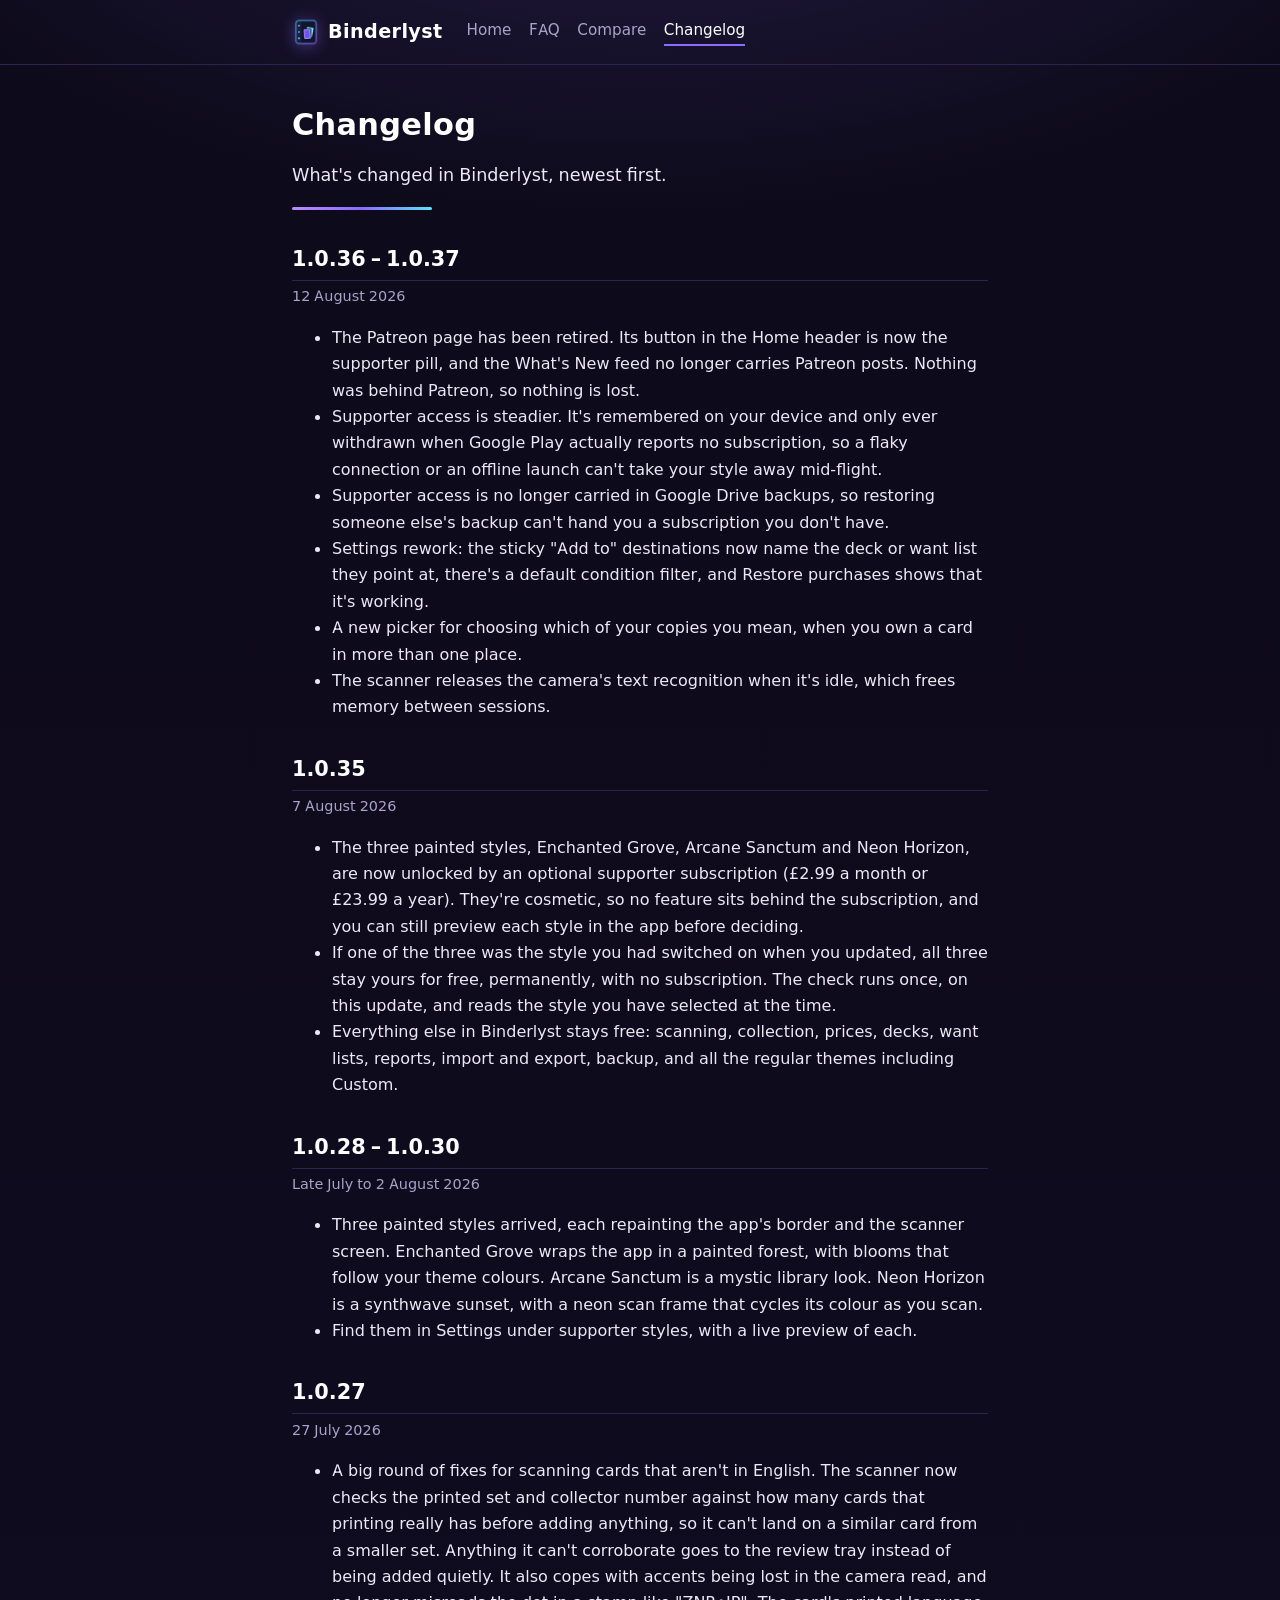
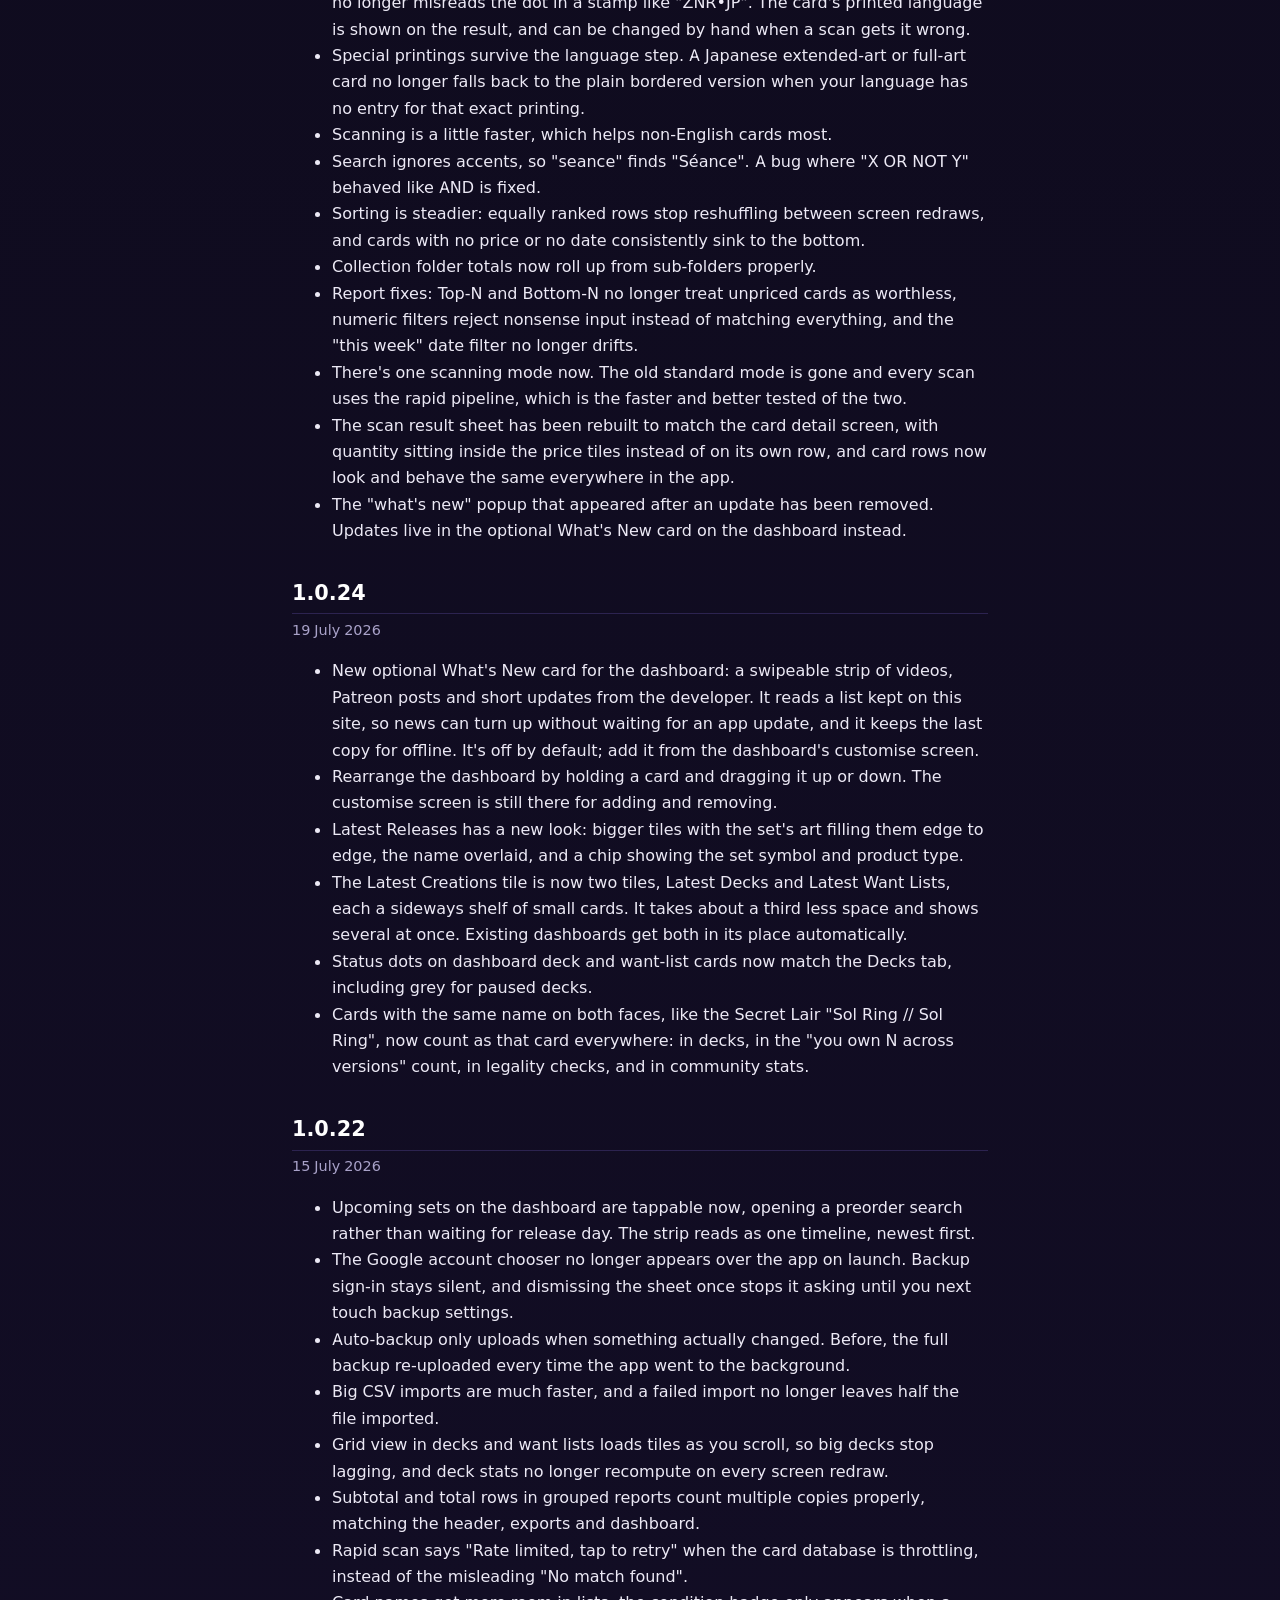
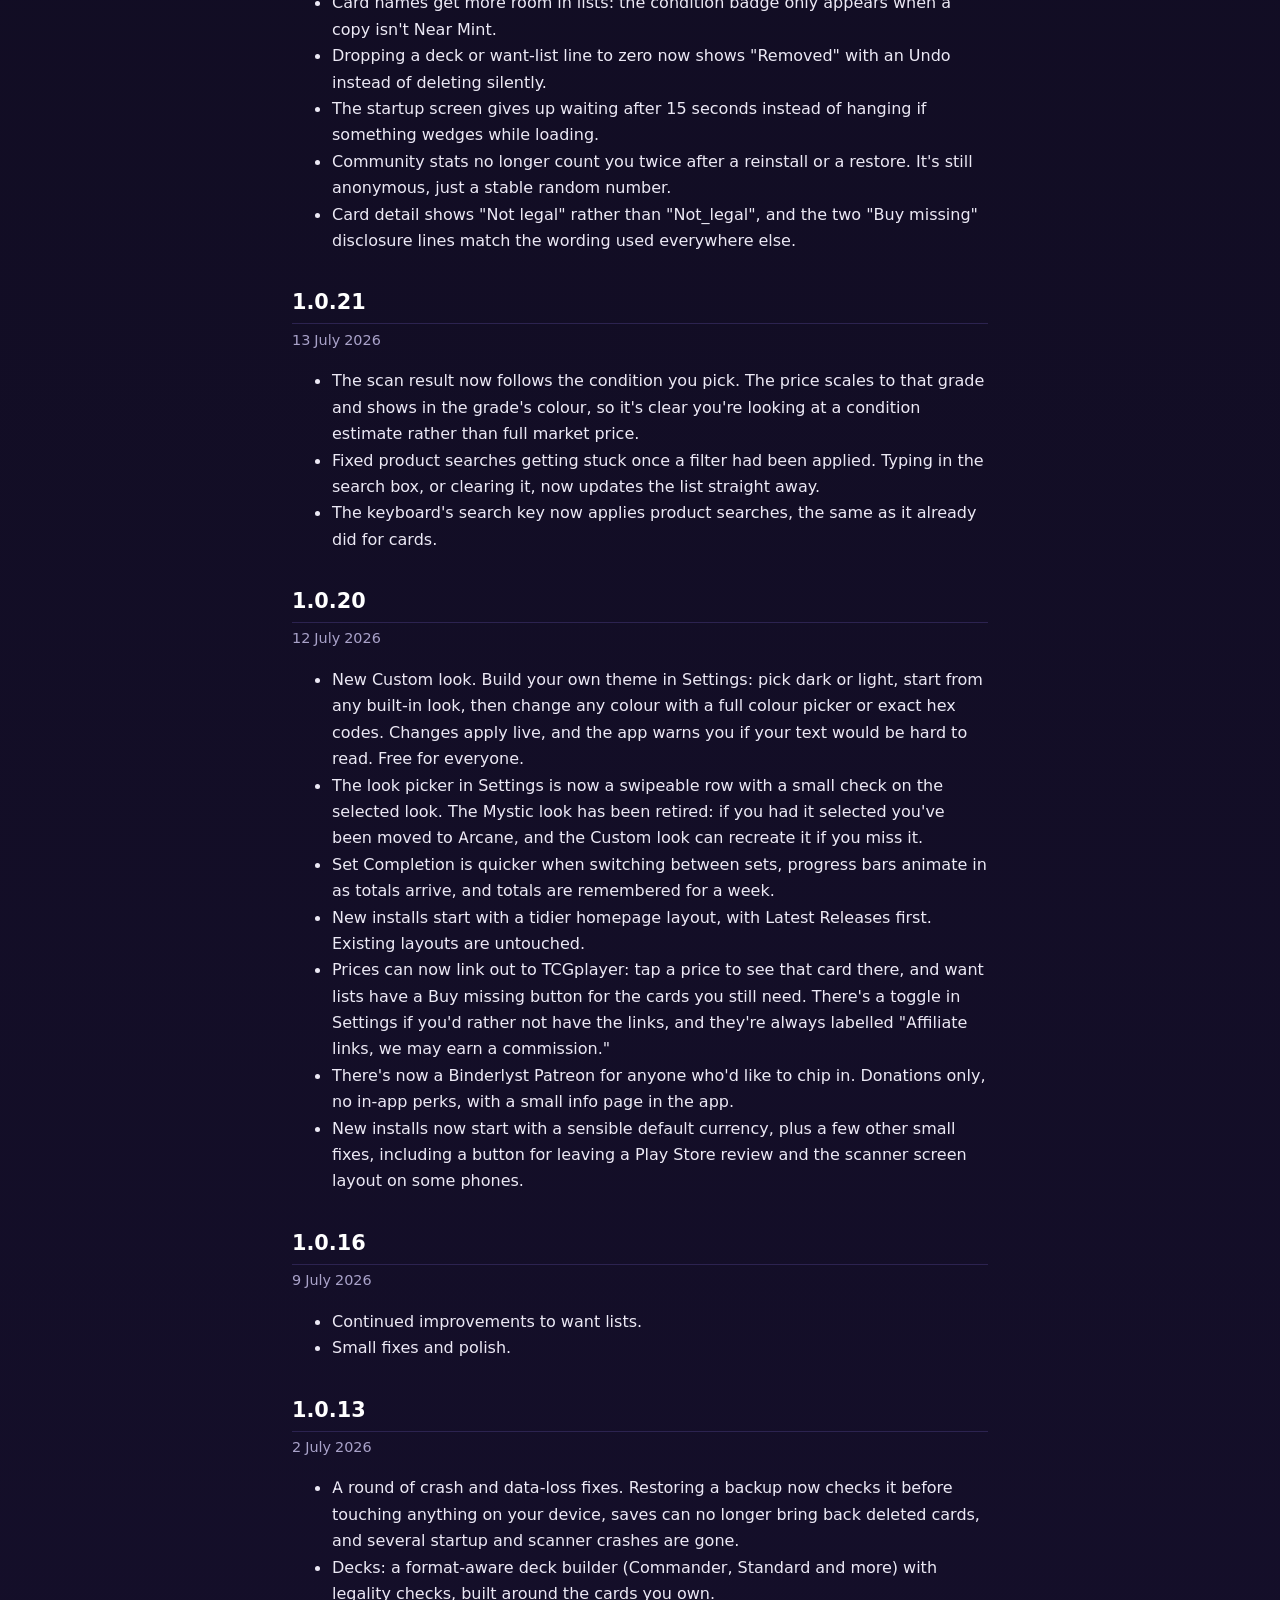
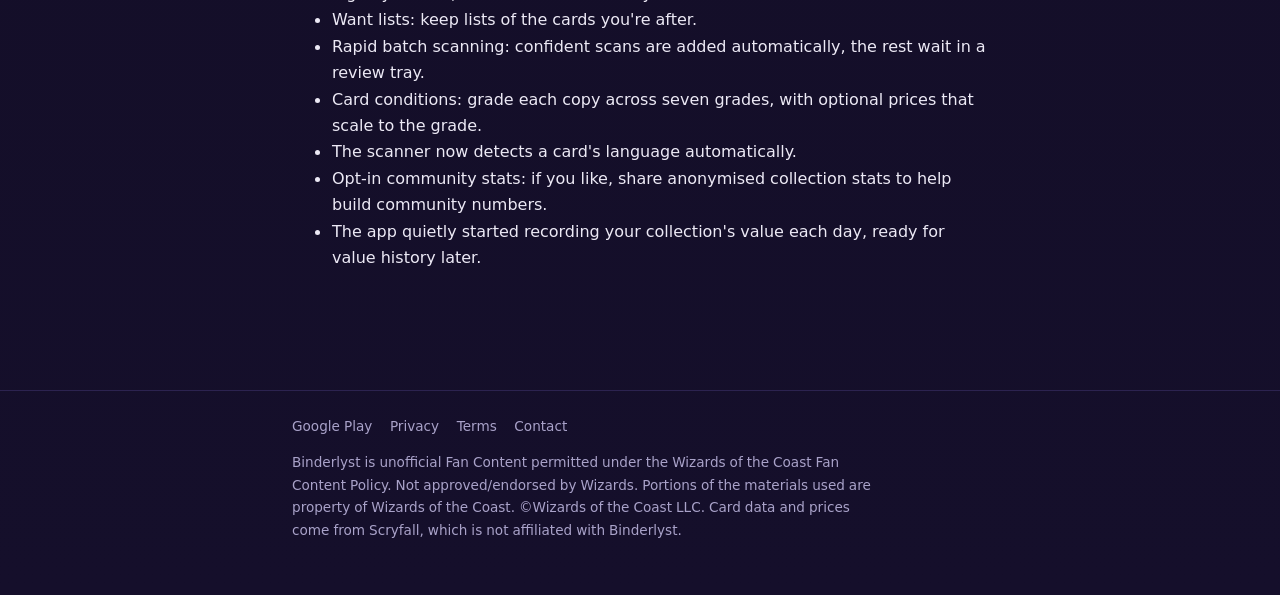
==== commit 72998c89: "Drop "hand-painted", and say what promo detection and grandfathering do * "Hand-painted" was not tru" ====
--- a/changelog.html
+++ b/changelog.html
@@ -60,7 +60,7 @@
     <p class="date">7 August 2026</p>
     <ul>
       <li>The three painted styles, Enchanted Grove, Arcane Sanctum and Neon Horizon, are now unlocked by an optional supporter subscription (&pound;2.99 a month or &pound;23.99 a year). They're cosmetic, so no feature sits behind the subscription, and you can still preview each style in the app before deciding.</li>
-      <li>If you were already using one of the painted styles before this update, you keep it for free, permanently.</li>
+      <li>If one of the three was the style you had switched on when you updated, all three stay yours for free, permanently, with no subscription. The check runs once, on this update, and reads the style you have selected at the time.</li>
       <li>Everything else in Binderlyst stays free: scanning, collection, prices, decks, want lists, reports, import and export, backup, and all the regular themes including Custom.</li>
     </ul>
   </section>
@@ -69,7 +69,7 @@
     <h2>1.0.28 &ndash; 1.0.30</h2>
     <p class="date">Late July to 2 August 2026</p>
     <ul>
-      <li>Three hand-painted styles arrived, each repainting the app's border and the scanner screen. Enchanted Grove wraps the app in a painted forest, with blooms that follow your theme colours. Arcane Sanctum is a mystic library look. Neon Horizon is a synthwave sunset, with a neon scan frame that cycles its colour as you scan.</li>
+      <li>Three painted styles arrived, each repainting the app's border and the scanner screen. Enchanted Grove wraps the app in a painted forest, with blooms that follow your theme colours. Arcane Sanctum is a mystic library look. Neon Horizon is a synthwave sunset, with a neon scan frame that cycles its colour as you scan.</li>
       <li>Find them in Settings under supporter styles, with a live preview of each.</li>
     </ul>
   </section>
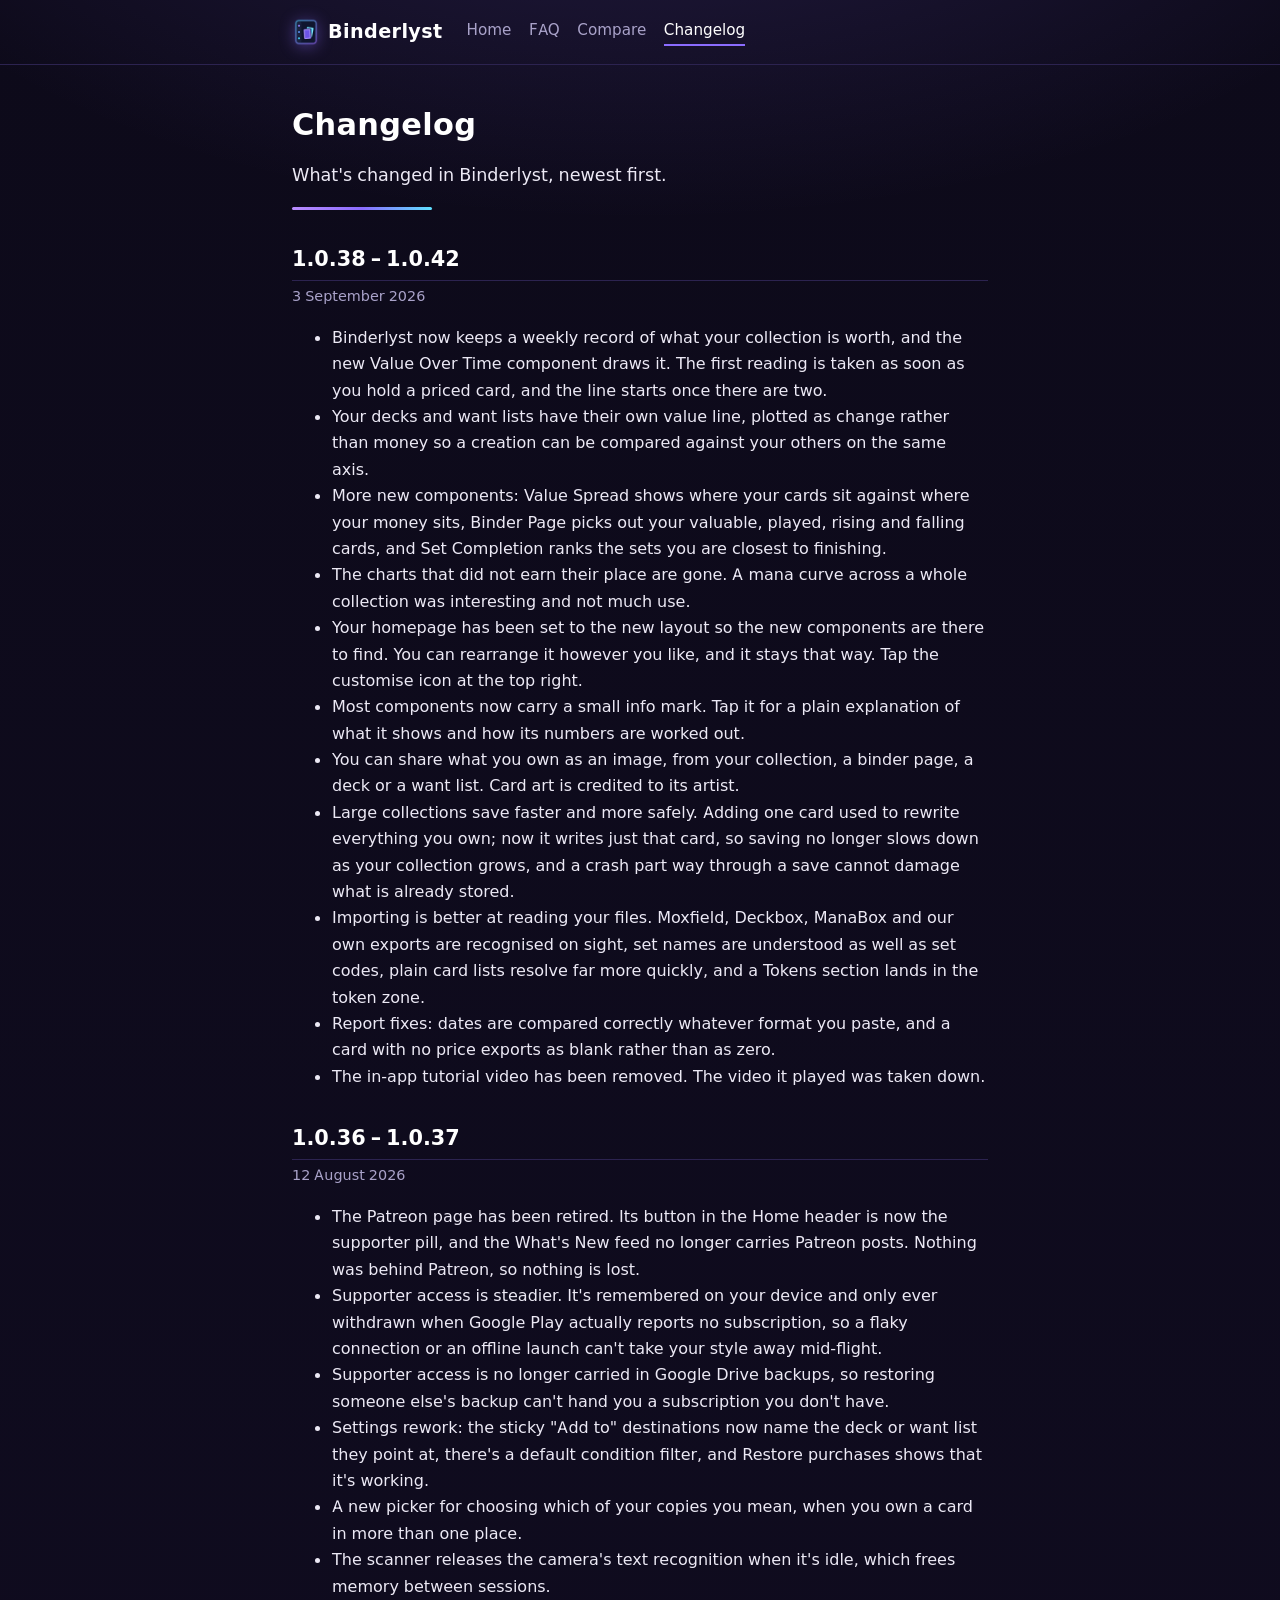
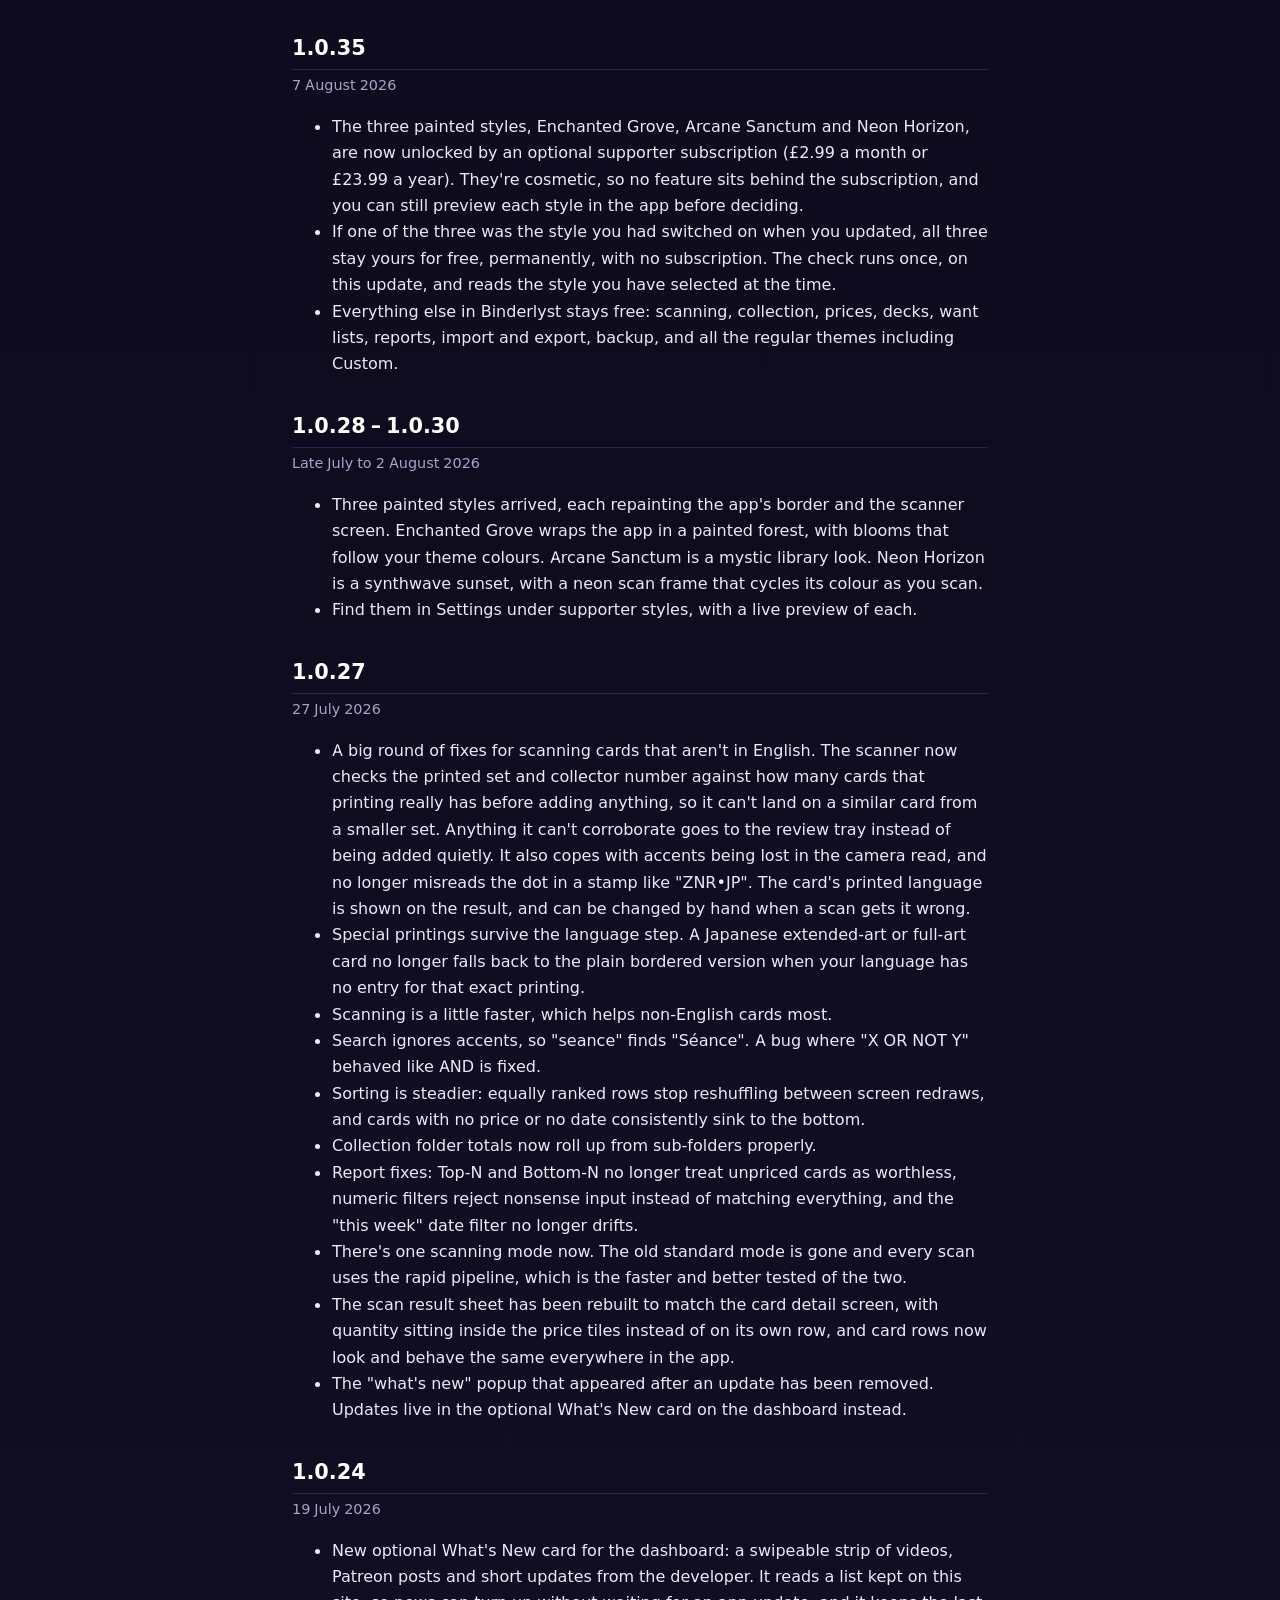
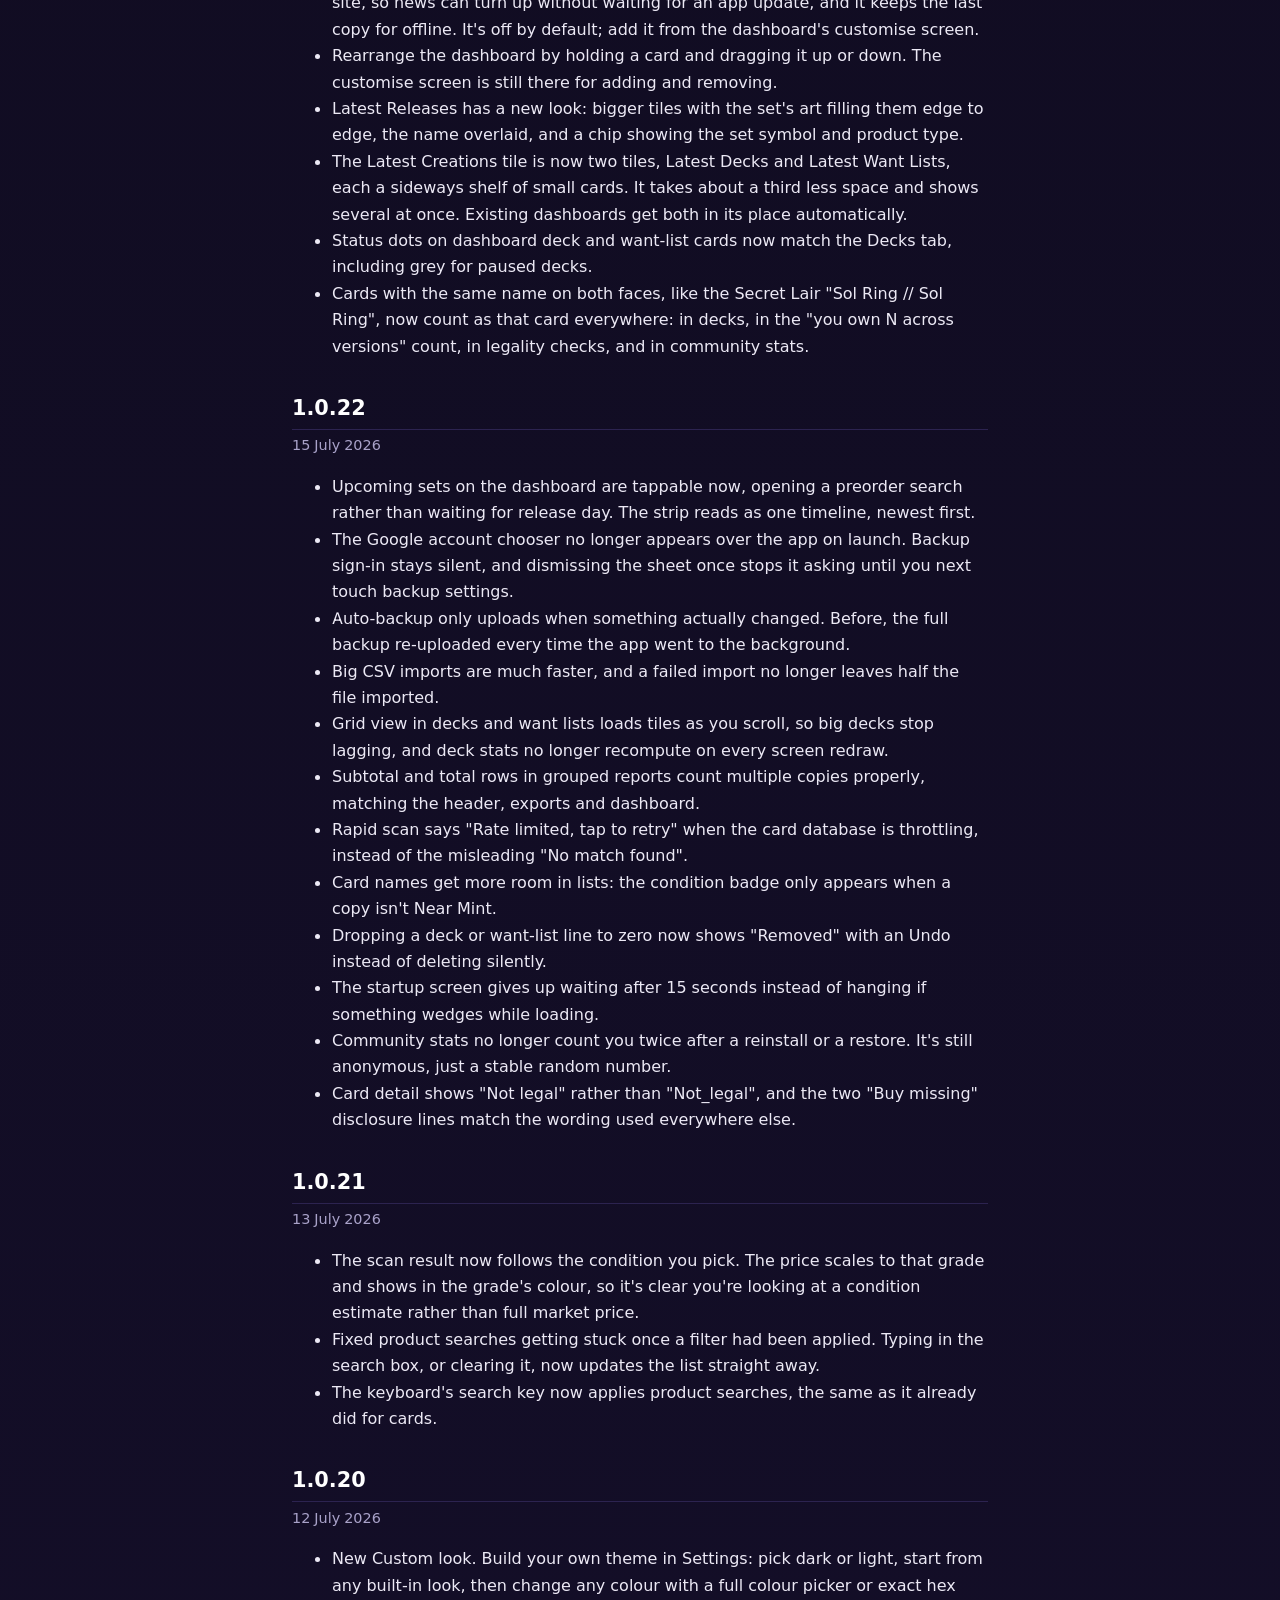
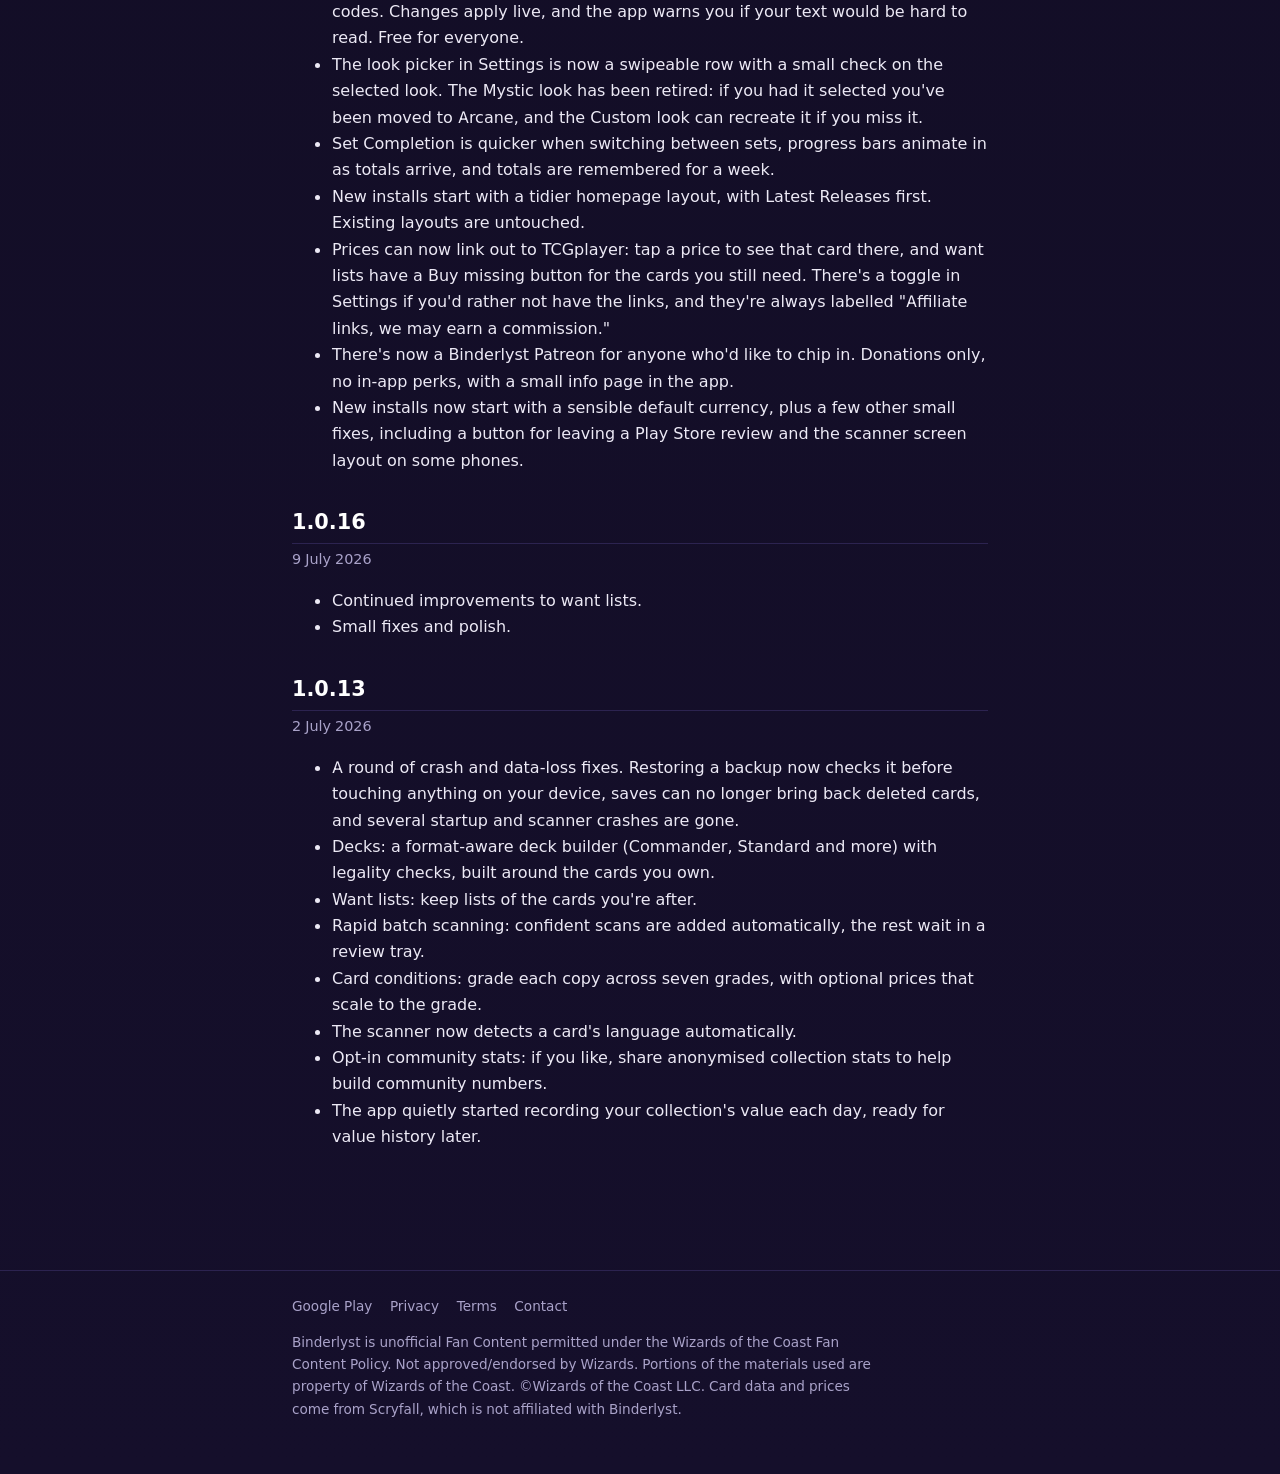
==== commit f2ba77b0: "Add the 1.0.42 notes, and put them in the app's news feed Covers 1.0.38 to 1.0.42: the weekly value " ====
--- a/changelog.html
+++ b/changelog.html
@@ -43,6 +43,24 @@
   <div class="rule"></div>
 
   <section class="release">
+    <h2>1.0.38 &ndash; 1.0.42</h2>
+    <p class="date">3 September 2026</p>
+    <ul>
+      <li>Binderlyst now keeps a weekly record of what your collection is worth, and the new Value Over Time component draws it. The first reading is taken as soon as you hold a priced card, and the line starts once there are two.</li>
+      <li>Your decks and want lists have their own value line, plotted as change rather than money so a creation can be compared against your others on the same axis.</li>
+      <li>More new components: Value Spread shows where your cards sit against where your money sits, Binder Page picks out your valuable, played, rising and falling cards, and Set Completion ranks the sets you are closest to finishing.</li>
+      <li>The charts that did not earn their place are gone. A mana curve across a whole collection was interesting and not much use.</li>
+      <li>Your homepage has been set to the new layout so the new components are there to find. You can rearrange it however you like, and it stays that way. Tap the customise icon at the top right.</li>
+      <li>Most components now carry a small info mark. Tap it for a plain explanation of what it shows and how its numbers are worked out.</li>
+      <li>You can share what you own as an image, from your collection, a binder page, a deck or a want list. Card art is credited to its artist.</li>
+      <li>Large collections save faster and more safely. Adding one card used to rewrite everything you own; now it writes just that card, so saving no longer slows down as your collection grows, and a crash part way through a save cannot damage what is already stored.</li>
+      <li>Importing is better at reading your files. Moxfield, Deckbox, ManaBox and our own exports are recognised on sight, set names are understood as well as set codes, plain card lists resolve far more quickly, and a Tokens section lands in the token zone.</li>
+      <li>Report fixes: dates are compared correctly whatever format you paste, and a card with no price exports as blank rather than as zero.</li>
+      <li>The in-app tutorial video has been removed. The video it played was taken down.</li>
+    </ul>
+  </section>
+
+  <section class="release">
     <h2>1.0.36 &ndash; 1.0.37</h2>
     <p class="date">12 August 2026</p>
     <ul>
